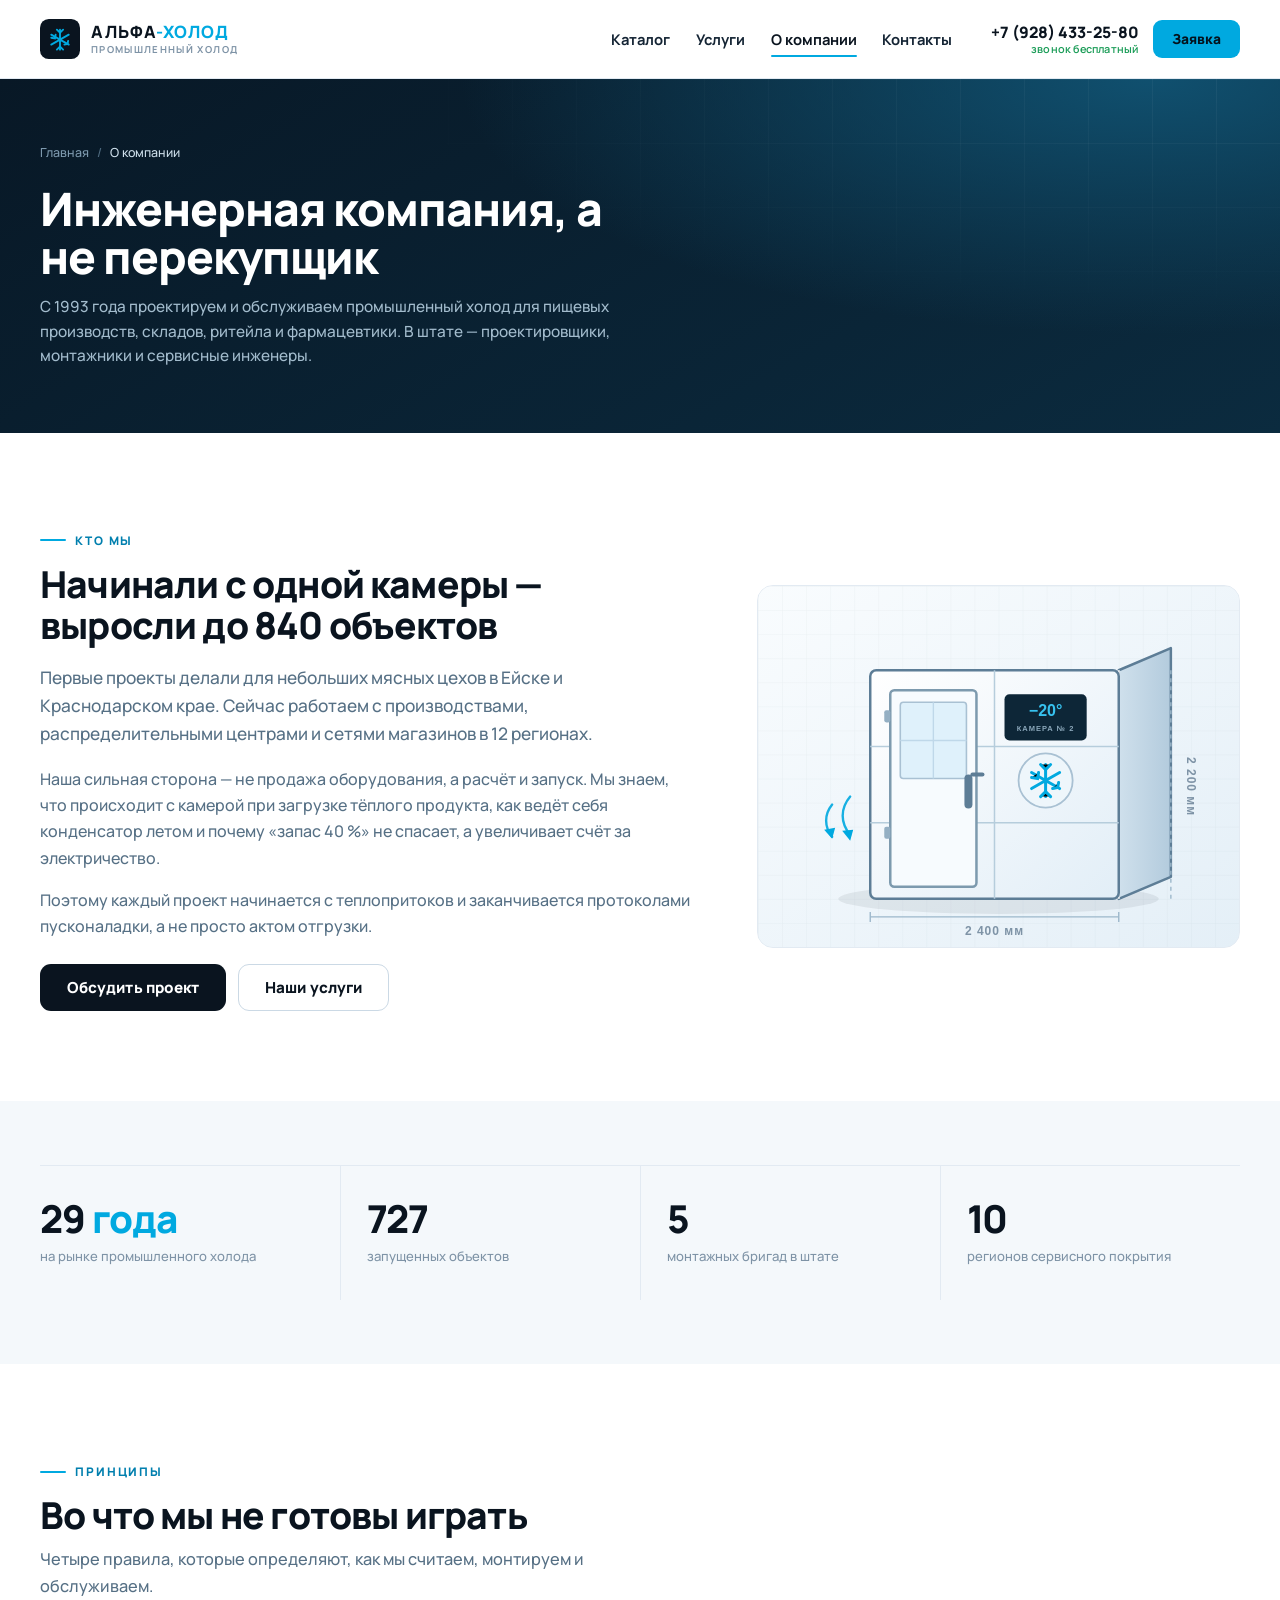
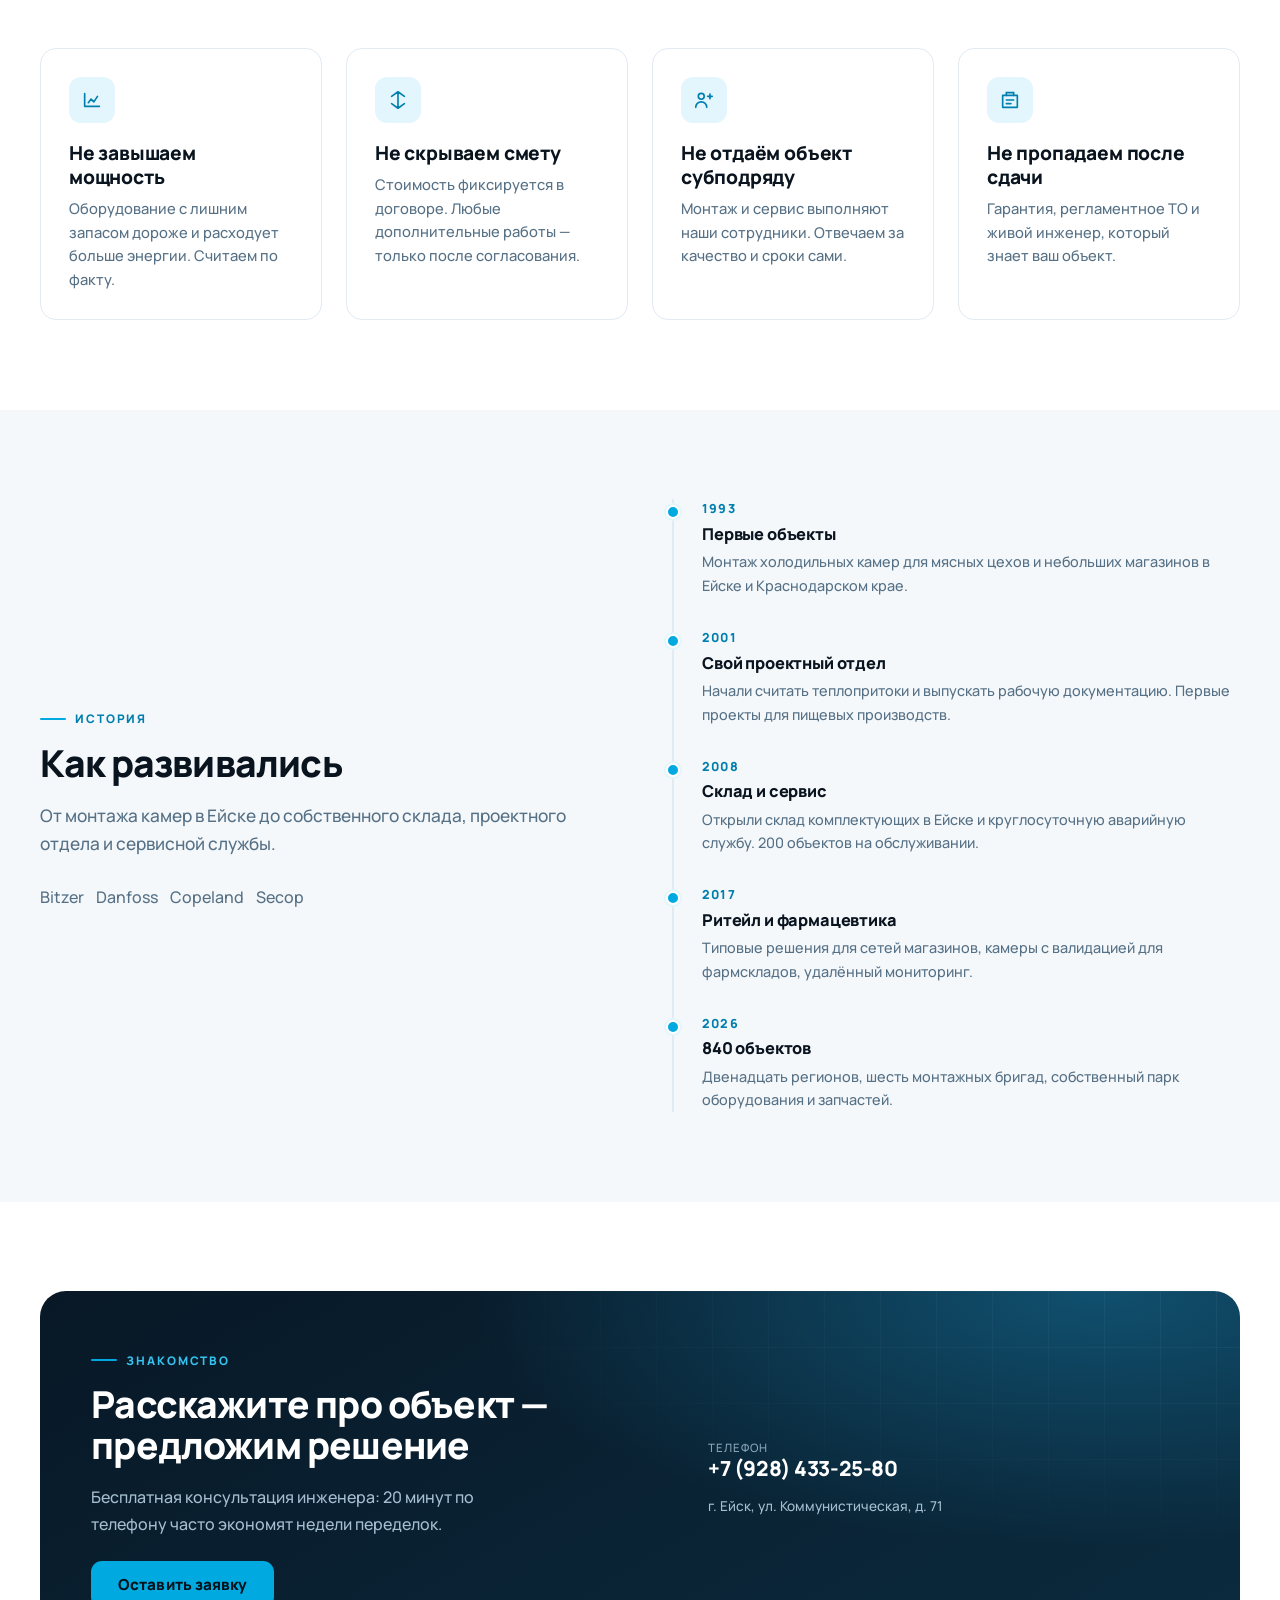
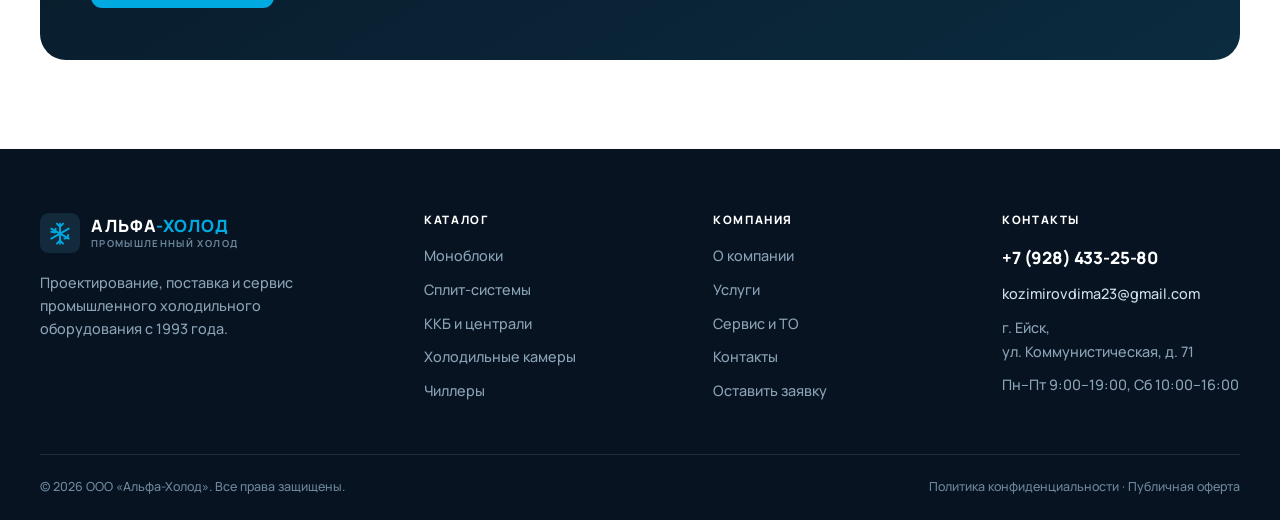
==== about.html @ 19d9358a "This a new site. Мой проект." ====
<!DOCTYPE html>
<html lang="ru">
<head>
  <meta charset="utf-8">
  <meta name="viewport" content="width=device-width, initial-scale=1">
  <title>О компании — Альфа-Холод</title>
  <meta name="description" content="Альфа-Холод: с 1993 года проектируем, поставляем и обслуживаем промышленное холодильное оборудование. Собственные монтажные бригады и сервисная служба.">
  <link rel="icon" href="assets/img/favicon.svg" type="image/svg+xml">
  <link rel="preconnect" href="https://fonts.googleapis.com">
  <link rel="preconnect" href="https://fonts.gstatic.com" crossorigin>
  <link href="https://fonts.googleapis.com/css2?family=Manrope:wght@400;500;600;700;800&display=swap" rel="stylesheet">
  <link rel="stylesheet" href="css/style.css">
  <script>document.documentElement.classList.add('js');</script>
  <noscript><style>[data-reveal]{opacity:1!important;transform:none!important}</style></noscript>
</head>
<body>
  <a class="skip-link" href="#main">Перейти к содержимому</a>

  <header class="site-header" id="siteHeader">
    <div class="container header-inner">
      <a class="logo" href="index.html" aria-label="Альфа-Холод — на главную">
        <svg class="logo-mark" viewBox="0 0 64 64" aria-hidden="true">
          <rect width="64" height="64" rx="14" fill="#0a141f"/>
          <g transform="translate(32 33)" stroke="#00a9e0" stroke-width="3" stroke-linecap="round" fill="none">
            <path d="M0-16v32M-14-8l28 16M-14 8l28-16"/>
            <path d="M-5-16l5 5 5-5M-5 16l5-5 5 5M-14-3l6 1 1-6M13 2l-1 5-5 1"/>
          </g>
        </svg>
        <span class="logo-text">
          <b>Альфа<span>-Холод</span></b>
          <small>промышленный холод</small>
        </span>
      </a>

      <nav class="nav" id="primaryNav" aria-label="Основная навигация">
        <a href="catalog.html">Каталог</a>
        <a href="services.html">Услуги</a>
        <a href="about.html" aria-current="page">О компании</a>
        <a href="contacts.html">Контакты</a>
        <div class="mobile-extra">
          <a class="btn btn--accent" href="contacts.html#request">Оставить заявку</a>
          <div class="mobile-extra__note">
            <b>+7 (928) 433-25-80</b>
            Пн–Пт 9:00–19:00, Сб 10:00–16:00
          </div>
        </div>
      </nav>

      <div class="header-actions">
        <a class="header-phone" href="tel:+79284332580">
          <b>+7 (928) 433-25-80</b>
          <span>звонок бесплатный</span>
        </a>
        <a class="btn btn--sm btn--accent" href="contacts.html#request">Заявка</a>
        <button class="burger" id="burger" type="button" aria-label="Меню" aria-expanded="false" aria-controls="primaryNav">
          <span></span>
        </button>
      </div>
    </div>
  </header>

  <main id="main">
    <section class="page-head">
      <div class="container">
        <ul class="crumbs">
          <li><a href="index.html">Главная</a></li>
          <li><span aria-current="page">О компании</span></li>
        </ul>
        <h1>Инженерная компания, а не перекупщик</h1>
        <p>С 1993 года проектируем и обслуживаем промышленный холод для пищевых производств, складов, ритейла и фармацевтики. В штате — проектировщики, монтажники и сервисные инженеры.</p>
      </div>
    </section>

    <section class="section">
      <div class="container split split--wide-left">
        <div data-reveal>
          <span class="eyebrow">Кто мы</span>
          <h2>Начинали с одной камеры — выросли до 840 объектов</h2>
          <p class="lead">Первые проекты делали для небольших мясных цехов в Ейске и Краснодарском крае. Сейчас работаем с производствами, распределительными центрами и сетями магазинов в 12 регионах.</p>
          <p>Наша сильная сторона — не продажа оборудования, а расчёт и запуск. Мы знаем, что происходит с камерой при загрузке тёплого продукта, как ведёт себя конденсатор летом и почему «запас 40 %» не спасает, а увеличивает счёт за электричество.</p>
          <p>Поэтому каждый проект начинается с теплопритоков и заканчивается протоколами пусконаладки, а не просто актом отгрузки.</p>
          <div class="hero__actions" style="margin-top:24px">
            <a class="btn btn--dark" href="contacts.html#request">Обсудить проект</a>
            <a class="btn btn--outline" href="services.html">Наши услуги</a>
          </div>
        </div>
        <div class="media-frame" data-reveal>
          <img src="assets/img/coldroom.svg" alt="Сборная холодильная камера" width="480" height="360" loading="lazy">
        </div>
      </div>
    </section>

    <section class="section section--tight section--soft">
      <div class="container">
        <div class="stats" data-reveal>
          <div class="stats__item">
            <b><span data-count="33">33</span><em> года</em></b>
            <span>на рынке промышленного холода</span>
          </div>
          <div class="stats__item">
            <b><span data-count="840">840</span></b>
            <span>запущенных объектов</span>
          </div>
          <div class="stats__item">
            <b><span data-count="6">6</span></b>
            <span>монтажных бригад в штате</span>
          </div>
          <div class="stats__item">
            <b><span data-count="12">12</span></b>
            <span>регионов сервисного покрытия</span>
          </div>
        </div>
      </div>
    </section>

    <section class="section">
      <div class="container">
        <div class="section-head" data-reveal>
          <div class="section-head__text">
            <span class="eyebrow">Принципы</span>
            <h2>Во что мы не готовы играть</h2>
            <p>Четыре правила, которые определяют, как мы считаем, монтируем и обслуживаем.</p>
          </div>
        </div>
        <div class="grid grid--4">
          <article class="card" data-reveal>
            <div class="card__icon">
              <svg viewBox="0 0 24 24" fill="none" stroke="currentColor" stroke-width="1.8" aria-hidden="true"><path d="M4 19V5M4 19h16" stroke-linecap="round"/><path d="M8 15l3-4 3 3 4-6" stroke-linecap="round" stroke-linejoin="round"/></svg>
            </div>
            <h3>Не завышаем мощность</h3>
            <p>Оборудование с лишним запасом дороже и расходует больше энергии. Считаем по факту.</p>
          </article>
          <article class="card" data-reveal>
            <div class="card__icon">
              <svg viewBox="0 0 24 24" fill="none" stroke="currentColor" stroke-width="1.8" aria-hidden="true"><path d="M12 3v18M5 8l7-5 7 5M5 16l7 5 7-5" stroke-linecap="round" stroke-linejoin="round"/></svg>
            </div>
            <h3>Не скрываем смету</h3>
            <p>Стоимость фиксируется в договоре. Любые дополнительные работы — только после согласования.</p>
          </article>
          <article class="card" data-reveal>
            <div class="card__icon">
              <svg viewBox="0 0 24 24" fill="none" stroke="currentColor" stroke-width="1.8" aria-hidden="true"><circle cx="9" cy="8" r="3.2"/><path d="M3 20c0-3.3 2.7-6 6-6s6 2.7 6 6" stroke-linecap="round"/><path d="M16 8h5M18.5 5.5v5" stroke-linecap="round"/></svg>
            </div>
            <h3>Не отдаём объект субподряду</h3>
            <p>Монтаж и сервис выполняют наши сотрудники. Отвечаем за качество и сроки сами.</p>
          </article>
          <article class="card" data-reveal>
            <div class="card__icon">
              <svg viewBox="0 0 24 24" fill="none" stroke="currentColor" stroke-width="1.8" aria-hidden="true"><path d="M4 7h16v13H4z" stroke-linecap="round" stroke-linejoin="round"/><path d="M8 7V4h8v3M8 12h8M8 16h5" stroke-linecap="round"/></svg>
            </div>
            <h3>Не пропадаем после сдачи</h3>
            <p>Гарантия, регламентное ТО и живой инженер, который знает ваш объект.</p>
          </article>
        </div>
      </div>
    </section>

    <section class="section section--soft">
      <div class="container split">
        <div data-reveal>
          <span class="eyebrow">История</span>
          <h2>Как развивались</h2>
          <p class="lead">От монтажа камер в Ейске до собственного склада, проектного отдела и сервисной службы.</p>
          <div class="logos" style="margin-top:26px">
            <span>Bitzer</span>
            <span>Danfoss</span>
            <span>Copeland</span>
            <span>Secop</span>
          </div>
        </div>
        <ol class="timeline" data-reveal>
          <li>
            <b>1993</b>
            <h3>Первые объекты</h3>
            <p>Монтаж холодильных камер для мясных цехов и небольших магазинов в Ейске и Краснодарском крае.</p>
          </li>
          <li>
            <b>2001</b>
            <h3>Свой проектный отдел</h3>
            <p>Начали считать теплопритоки и выпускать рабочую документацию. Первые проекты для пищевых производств.</p>
          </li>
          <li>
            <b>2008</b>
            <h3>Склад и сервис</h3>
            <p>Открыли склад комплектующих в Ейске и круглосуточную аварийную службу. 200 объектов на обслуживании.</p>
          </li>
          <li>
            <b>2017</b>
            <h3>Ритейл и фармацевтика</h3>
            <p>Типовые решения для сетей магазинов, камеры с валидацией для фармскладов, удалённый мониторинг.</p>
          </li>
          <li>
            <b>2026</b>
            <h3>840 объектов</h3>
            <p>Двенадцать регионов, шесть монтажных бригад, собственный парк оборудования и запчастей.</p>
          </li>
        </ol>
      </div>
    </section>

    <section class="section">
      <div class="container">
        <div class="cta" data-reveal>
          <div class="cta__grid">
            <div>
              <span class="eyebrow eyebrow--light">Знакомство</span>
              <h2>Расскажите про объект — предложим решение</h2>
              <p>Бесплатная консультация инженера: 20 минут по телефону часто экономят недели переделок.</p>
              <div class="cta__actions">
                <a class="btn btn--accent" href="contacts.html#request">Оставить заявку</a>
              </div>
            </div>
            <div>
              <a class="cta__phone" href="tel:+79284332580">
                <span>Телефон</span>
                <b>+7 (928) 433-25-80</b>
              </a>
              <p style="margin-top:14px;font-size:.85rem">г. Ейск, ул. Коммунистическая, д. 71</p>
            </div>
          </div>
        </div>
      </div>
    </section>
  </main>

  <footer class="site-footer">
    <div class="container">
      <div class="footer-grid">
        <div>
          <a class="logo" href="index.html" aria-label="Альфа-Холод — на главную">
            <svg class="logo-mark" viewBox="0 0 64 64" aria-hidden="true">
              <rect width="64" height="64" rx="14" fill="#132a3d"/>
              <g transform="translate(32 33)" stroke="#00a9e0" stroke-width="3" stroke-linecap="round" fill="none">
                <path d="M0-16v32M-14-8l28 16M-14 8l28-16"/>
                <path d="M-5-16l5 5 5-5M-5 16l5-5 5 5M-14-3l6 1 1-6M13 2l-1 5-5 1"/>
              </g>
            </svg>
            <span class="logo-text">
              <b>Альфа<span>-Холод</span></b>
              <small>промышленный холод</small>
            </span>
          </a>
          <p class="footer-about">Проектирование, поставка и сервис промышленного холодильного оборудования с 1993 года.</p>
        </div>
        <div class="footer-col">
          <h4>Каталог</h4>
          <ul>
            <li><a href="catalog.html?cat=monoblock">Моноблоки</a></li>
            <li><a href="catalog.html?cat=split">Сплит-системы</a></li>
            <li><a href="catalog.html?cat=kkb">ККБ и централи</a></li>
            <li><a href="catalog.html?cat=coldroom">Холодильные камеры</a></li>
            <li><a href="catalog.html?cat=chiller">Чиллеры</a></li>
          </ul>
        </div>
        <div class="footer-col">
          <h4>Компания</h4>
          <ul>
            <li><a href="about.html">О компании</a></li>
            <li><a href="services.html">Услуги</a></li>
            <li><a href="services.html#service">Сервис и ТО</a></li>
            <li><a href="contacts.html">Контакты</a></li>
            <li><a href="contacts.html#request">Оставить заявку</a></li>
          </ul>
        </div>
        <div class="footer-col">
          <h4>Контакты</h4>
          <div class="footer-contact">
            <a href="tel:+79284332580"><b>+7 (928) 433-25-80</b></a>
            <a href="mailto:kozimirovdima23@gmail.com">kozimirovdima23@gmail.com</a>
            <span>г. Ейск,<br>ул. Коммунистическая, д. 71</span>
            <span>Пн–Пт 9:00–19:00, Сб 10:00–16:00</span>
          </div>
        </div>
      </div>
      <div class="footer-bottom">
        <span>© <span data-year>2026</span> ООО «Альфа-Холод». Все права защищены.</span>
        <span><a href="#">Политика конфиденциальности</a> · <a href="#">Публичная оферта</a></span>
      </div>
    </div>
  </footer>

  <script src="js/data.js"></script>
  <script src="js/app.js"></script>
</body>
</html>
---- css/style.css ----
/* =========================================================================
   АЛЬФА-ХОЛОД — промышленное холодильное оборудование
   Дизайн-система и стили страниц
   -------------------------------------------------------------------------
   1. Токены
   2. База и типографика
   3. Утилиты и раскладка
   4. Кнопки
   5. Формы
   6. Шапка и навигация
   7. Hero
   8. Полосы цифр
   9. Карточки (товары, услуги, проекты, преимущества)
   10. Этапы работы
   11. FAQ / аккордеон
   12. CTA
   13. Футер
   14. Внутренние страницы (page-head, хлебные крошки)
   15. Каталог
   16. Карточка товара
   17. Контакты
   18. Анимации
   19. Адаптив
   ========================================================================= */

/* ---------- 1. Токены ---------- */
:root {
  --ink: #0a141f;
  --ink-2: #142434;
  --ink-3: #1e3448;
  --slate: #567085;
  --slate-2: #7e93a6;
  --line: #e2eaf2;
  --line-2: #cbd9e5;
  --bg: #ffffff;
  --mist: #f4f8fb;
  --mist-2: #e9f2f9;
  --ice: #00a9e0;
  --ice-2: #36c2ef;
  --ice-dark: #007fae;
  --ice-soft: #e3f6fd;
  --amber: #f0a92b;
  --ok: #1a9c57;

  --radius-sm: 10px;
  --radius: 16px;
  --radius-lg: 26px;

  --shadow-sm: 0 1px 2px rgba(10, 20, 31, 0.05), 0 6px 16px -10px rgba(10, 20, 31, 0.18);
  --shadow: 0 20px 44px -24px rgba(10, 20, 31, 0.38);
  --shadow-lg: 0 44px 90px -44px rgba(10, 20, 31, 0.5);

  --container: 1280px;
  --header-h: 78px;

  --ease: cubic-bezier(0.22, 0.61, 0.36, 1);

  --font: "Manrope", "Segoe UI", system-ui, -apple-system, "Helvetica Neue", Arial, sans-serif;
}

/* ---------- 2. База и типографика ---------- */
*,
*::before,
*::after {
  box-sizing: border-box;
}

html {
  -webkit-text-size-adjust: 100%;
  scroll-behavior: smooth;
  scroll-padding-top: calc(var(--header-h) + 16px);
}

body {
  margin: 0;
  font-family: var(--font);
  font-size: 16px;
  font-weight: 500;
  line-height: 1.65;
  color: var(--slate);
  background: var(--bg);
  -webkit-font-smoothing: antialiased;
  text-rendering: optimizeLegibility;
}

body.is-locked {
  overflow: hidden;
}

img,
svg,
video {
  display: block;
  max-width: 100%;
}

a {
  color: inherit;
  text-decoration: none;
}

button,
input,
select,
textarea {
  font: inherit;
  color: inherit;
}

button {
  cursor: pointer;
}

p {
  margin: 0 0 1em;
}

p:last-child {
  margin-bottom: 0;
}

h1,
h2,
h3,
h4 {
  margin: 0 0 0.5em;
  color: var(--ink);
  font-weight: 800;
  line-height: 1.1;
  letter-spacing: -0.022em;
}

h1 {
  font-size: clamp(2.15rem, 4.4vw, 3.85rem);
  line-height: 1.04;
}

h2 {
  font-size: clamp(1.7rem, 2.9vw, 2.6rem);
}

h3 {
  font-size: clamp(1.12rem, 1.5vw, 1.3rem);
  line-height: 1.25;
  letter-spacing: -0.01em;
}

h4 {
  font-size: 1rem;
  line-height: 1.3;
  letter-spacing: 0;
}

strong,
b {
  font-weight: 800;
  color: var(--ink);
}

:focus-visible {
  outline: 2px solid var(--ice);
  outline-offset: 3px;
  border-radius: 6px;
}

::selection {
  background: var(--ice-soft);
  color: var(--ink);
}

.skip-link {
  position: fixed;
  top: 12px;
  left: 12px;
  z-index: 999;
  padding: 12px 18px;
  background: var(--ink);
  color: #fff;
  border-radius: var(--radius-sm);
  transform: translateY(-160%);
  transition: transform 0.2s var(--ease);
}

.skip-link:focus {
  transform: none;
}

/* ---------- 3. Утилиты и раскладка ---------- */
.container {
  width: 100%;
  max-width: var(--container);
  margin-inline: auto;
  padding-inline: clamp(16px, 3.4vw, 40px);
}

.container--narrow {
  max-width: 900px;
}

.section {
  padding-block: clamp(56px, 7vw, 104px);
}

.section--tight {
  padding-block: clamp(40px, 5vw, 72px);
}

.section--soft {
  background: var(--mist);
}

.section--line {
  border-top: 1px solid var(--line);
}

.section-head {
  display: flex;
  flex-wrap: wrap;
  align-items: flex-end;
  justify-content: space-between;
  gap: 24px;
  margin-bottom: clamp(28px, 4vw, 48px);
}

.section-head__text {
  max-width: 640px;
}

.section-head h2 {
  margin-bottom: 10px;
}

.section-head p {
  color: var(--slate);
  font-size: 1.02rem;
}

.eyebrow {
  display: inline-flex;
  align-items: center;
  gap: 9px;
  margin-bottom: 14px;
  color: var(--ice-dark);
  font-size: 0.74rem;
  font-weight: 800;
  letter-spacing: 0.16em;
  text-transform: uppercase;
}

.eyebrow::before {
  content: "";
  width: 26px;
  height: 2px;
  background: var(--ice);
  border-radius: 2px;
}

.eyebrow--light {
  color: var(--ice-2);
}

.lead {
  font-size: clamp(1.02rem, 1.35vw, 1.16rem);
  line-height: 1.62;
}

.muted {
  color: var(--slate-2);
}

.stack > * + * {
  margin-top: 16px;
}

.grid {
  display: grid;
  gap: clamp(16px, 2vw, 24px);
}

.grid--2 {
  grid-template-columns: repeat(2, minmax(0, 1fr));
}

.grid--3 {
  grid-template-columns: repeat(3, minmax(0, 1fr));
}

.grid--4 {
  grid-template-columns: repeat(4, minmax(0, 1fr));
}

.sr-only {
  position: absolute;
  width: 1px;
  height: 1px;
  padding: 0;
  margin: -1px;
  overflow: hidden;
  clip: rect(0 0 0 0);
  white-space: nowrap;
  border: 0;
}

.link-arrow {
  display: inline-flex;
  align-items: center;
  gap: 8px;
  color: var(--ink);
  font-weight: 800;
}

.link-arrow svg {
  width: 16px;
  height: 16px;
  transition: transform 0.25s var(--ease);
}

.link-arrow:hover svg {
  transform: translateX(4px);
}

.hr {
  height: 1px;
  border: 0;
  background: var(--line);
  margin: 0;
}

/* ---------- 4. Кнопки ---------- */
.btn {
  --btn-bg: var(--ink);
  --btn-fg: #fff;
  --btn-bd: transparent;
  display: inline-flex;
  align-items: center;
  justify-content: center;
  gap: 10px;
  padding: 15px 26px;
  border: 1px solid var(--btn-bd);
  border-radius: 11px;
  background: var(--btn-bg);
  color: var(--btn-fg);
  font-size: 0.95rem;
  font-weight: 800;
  letter-spacing: 0.005em;
  line-height: 1;
  text-align: center;
  white-space: nowrap;
  transition: background 0.2s var(--ease), color 0.2s var(--ease),
    border-color 0.2s var(--ease), transform 0.2s var(--ease), box-shadow 0.2s var(--ease);
}

.btn:hover {
  transform: translateY(-2px);
  box-shadow: var(--shadow-sm);
}

.btn:active {
  transform: translateY(0);
}

.btn svg {
  width: 17px;
  height: 17px;
  flex: none;
}

.btn--accent {
  --btn-bg: var(--ice);
  --btn-fg: #04121c;
}

.btn--accent:hover {
  --btn-bg: var(--ice-2);
}

.btn--dark {
  --btn-bg: var(--ink);
  --btn-fg: #fff;
}

.btn--dark:hover {
  --btn-bg: var(--ink-2);
}

.btn--outline {
  --btn-bg: #fff;
  --btn-fg: var(--ink);
  --btn-bd: var(--line-2);
}

.btn--outline:hover {
  --btn-bd: var(--ink);
}

.btn--ghost {
  --btn-bg: rgba(255, 255, 255, 0.06);
  --btn-fg: #fff;
  --btn-bd: rgba(255, 255, 255, 0.28);
}

.btn--ghost:hover {
  --btn-bg: rgba(255, 255, 255, 0.14);
}

.btn--block {
  width: 100%;
}

.btn--sm {
  padding: 11px 18px;
  font-size: 0.86rem;
  border-radius: 9px;
}

.btn--lg {
  padding: 18px 34px;
  font-size: 1rem;
}

/* ---------- 5. Формы ---------- */
.field {
  display: flex;
  flex-direction: column;
  gap: 7px;
}

.field > label,
.field__label {
  font-size: 0.78rem;
  font-weight: 800;
  letter-spacing: 0.06em;
  text-transform: uppercase;
  color: var(--slate);
}

.input,
.select,
.textarea {
  width: 100%;
  padding: 13px 15px;
  border: 1px solid var(--line-2);
  border-radius: 10px;
  background: #fff;
  color: var(--ink);
  font-size: 0.95rem;
  font-weight: 600;
  transition: border-color 0.18s var(--ease), box-shadow 0.18s var(--ease);
}

.input::placeholder,
.textarea::placeholder {
  color: #a8b8c6;
  font-weight: 500;
}

.input:focus,
.select:focus,
.textarea:focus {
  outline: none;
  border-color: var(--ice);
  box-shadow: 0 0 0 3px rgba(0, 169, 224, 0.16);
}

.textarea {
  min-height: 96px;
  resize: vertical;
}

.select {
  appearance: none;
  background-image: url("data:image/svg+xml,%3Csvg xmlns='http://www.w3.org/2000/svg' width='14' height='9' viewBox='0 0 14 9'%3E%3Cpath d='M1 1.5 7 7.5l6-6' fill='none' stroke='%23567085' stroke-width='1.8' stroke-linecap='round' stroke-linejoin='round'/%3E%3C/svg%3E");
  background-repeat: no-repeat;
  background-position: right 15px center;
  padding-right: 40px;
}

.check {
  display: flex;
  gap: 10px;
  align-items: flex-start;
  font-size: 0.9rem;
  line-height: 1.45;
  cursor: pointer;
}

.check input {
  flex: none;
  width: 18px;
  height: 18px;
  margin: 2px 0 0;
  accent-color: var(--ice);
}

.check a {
  color: var(--ice-dark);
  text-decoration: underline;
  text-underline-offset: 2px;
}

.form-note {
  font-size: 0.78rem;
  line-height: 1.5;
  color: var(--slate-2);
}

.form-note a {
  color: var(--ice-dark);
  text-decoration: underline;
  text-underline-offset: 2px;
}

.form-status {
  display: none;
  padding: 14px 16px;
  border-radius: 10px;
  background: #e8f8ee;
  color: #136b3c;
  font-size: 0.9rem;
  font-weight: 700;
  line-height: 1.5;
}

.form-status.is-visible {
  display: block;
}

.form-status--error {
  background: #fdecec;
  color: #a11f1f;
}

.form-status a {
  color: inherit;
  text-decoration: underline;
  text-underline-offset: 2px;
}

.form-status a[href^="tel:"] {
  white-space: nowrap;
}

.hp-field {
  position: absolute !important;
  left: -9999px !important;
  width: 1px;
  height: 1px;
  overflow: hidden;
}

/* ---------- 6. Шапка и навигация ---------- */
.site-header {
  position: sticky;
  top: 0;
  z-index: 60;
  background: rgba(255, 255, 255, 0.92);
  backdrop-filter: saturate(160%) blur(14px);
  border-bottom: 1px solid var(--line);
  transition: box-shadow 0.25s var(--ease), background 0.25s var(--ease);
}

.site-header.is-scrolled {
  box-shadow: 0 12px 30px -22px rgba(10, 20, 31, 0.55);
}

.header-inner {
  display: flex;
  align-items: center;
  gap: clamp(16px, 3vw, 40px);
  height: var(--header-h);
}

.logo {
  display: flex;
  align-items: center;
  gap: 11px;
  flex: none;
}

.logo-mark {
  width: 40px;
  height: 40px;
  flex: none;
}

.logo-text {
  display: flex;
  flex-direction: column;
  line-height: 1;
}

.logo-text b {
  font-size: 1.06rem;
  letter-spacing: 0.06em;
  text-transform: uppercase;
  color: var(--ink);
  font-weight: 800;
}

.logo-text b span {
  color: var(--ice);
}

.logo-text small {
  margin-top: 4px;
  font-size: 0.6rem;
  font-weight: 700;
  letter-spacing: 0.14em;
  text-transform: uppercase;
  color: var(--slate-2);
}

.nav {
  display: flex;
  align-items: center;
  gap: clamp(14px, 2vw, 30px);
  margin-left: auto;
}

.nav a {
  position: relative;
  padding: 6px 0;
  font-size: 0.92rem;
  font-weight: 700;
  color: var(--ink-2);
  white-space: nowrap;
  transition: color 0.18s var(--ease);
}

.nav a::after {
  content: "";
  position: absolute;
  left: 0;
  bottom: 0;
  width: 100%;
  height: 2px;
  background: var(--ice);
  border-radius: 2px;
  transform: scaleX(0);
  transform-origin: left;
  transition: transform 0.22s var(--ease);
}

.nav a:hover {
  color: var(--ice-dark);
}

.nav a:hover::after,
.nav a[aria-current="page"]::after {
  transform: scaleX(1);
}

.nav a[aria-current="page"] {
  color: var(--ink);
}

.header-actions {
  display: flex;
  align-items: center;
  gap: 14px;
  flex: none;
}

.header-phone {
  display: flex;
  flex-direction: column;
  line-height: 1.2;
  text-align: right;
}

.header-phone b {
  font-size: 0.98rem;
  font-weight: 800;
  color: var(--ink);
  white-space: nowrap;
}

.header-phone span {
  font-size: 0.68rem;
  font-weight: 600;
  color: var(--ok);
  letter-spacing: 0.02em;
}

.burger {
  display: none;
  width: 44px;
  height: 44px;
  padding: 0;
  border: 1px solid var(--line-2);
  border-radius: 10px;
  background: #fff;
  position: relative;
}

.burger span,
.burger span::before,
.burger span::after {
  position: absolute;
  left: 50%;
  width: 18px;
  height: 2px;
  margin-left: -9px;
  background: var(--ink);
  border-radius: 2px;
  transition: transform 0.22s var(--ease), opacity 0.18s var(--ease);
}

.burger span {
  top: 50%;
  margin-top: -1px;
}

.burger span::before,
.burger span::after {
  content: "";
  left: 0;
  margin-left: 0;
}

.burger span::before {
  top: -6px;
}

.burger span::after {
  top: 6px;
}

.site-header.is-open .burger span {
  background: transparent;
}

.site-header.is-open .burger span::before {
  transform: translateY(6px) rotate(45deg);
}

.site-header.is-open .burger span::after {
  transform: translateY(-6px) rotate(-45deg);
}

.mobile-extra {
  display: none;
}

/* ---------- 7. Hero ---------- */
.hero {
  position: relative;
  overflow: hidden;
  padding-block: clamp(48px, 6vw, 84px) clamp(56px, 7vw, 96px);
  background:
    radial-gradient(120% 100% at 82% 0%, #0e3f5c 0%, transparent 55%),
    linear-gradient(158deg, #061320 0%, #0b2334 48%, #0a2c41 100%);
  color: #cfdde8;
  isolation: isolate;
}

.hero::before {
  content: "";
  position: absolute;
  inset: 0;
  z-index: -1;
  background-image:
    linear-gradient(rgba(255, 255, 255, 0.055) 1px, transparent 1px),
    linear-gradient(90deg, rgba(255, 255, 255, 0.055) 1px, transparent 1px);
  background-size: 72px 72px;
  -webkit-mask-image: radial-gradient(120% 85% at 12% 0%, #000 0%, transparent 72%);
  mask-image: radial-gradient(120% 85% at 12% 0%, #000 0%, transparent 72%);
}

.hero::after {
  content: "";
  position: absolute;
  z-index: -1;
  top: -32%;
  right: -12%;
  width: min(880px, 90vw);
  aspect-ratio: 1;
  background: radial-gradient(circle, rgba(0, 169, 224, 0.34) 0%, rgba(0, 169, 224, 0) 62%);
  filter: blur(10px);
  pointer-events: none;
}

.hero-grid {
  display: grid;
  grid-template-columns: minmax(0, 1.1fr) minmax(0, 0.9fr);
  align-items: center;
  gap: clamp(32px, 4.5vw, 72px);
}

.hero h1 {
  color: #fff;
  max-width: 15ch;
}

.hero h1 em {
  font-style: normal;
  color: var(--ice-2);
}

.hero__lead {
  max-width: 46ch;
  margin-top: 22px;
  font-size: clamp(1rem, 1.4vw, 1.15rem);
  line-height: 1.62;
  color: #a9c1d2;
}

.hero__actions {
  display: flex;
  flex-wrap: wrap;
  gap: 12px;
  margin-top: 30px;
}

.hero__points {
  display: grid;
  grid-template-columns: repeat(3, minmax(0, 1fr));
  gap: 18px;
  margin: 38px 0 0;
  padding: 24px 0 0;
  border-top: 1px solid rgba(255, 255, 255, 0.12);
  list-style: none;
}

.hero__points b {
  display: block;
  color: #fff;
  font-size: clamp(1.15rem, 1.7vw, 1.45rem);
  font-weight: 800;
  letter-spacing: -0.02em;
  line-height: 1.1;
  white-space: nowrap;
}

.hero__points span {
  display: block;
  margin-top: 5px;
  font-size: 0.79rem;
  line-height: 1.4;
  color: #90aabc;
}

.hero-card {
  position: relative;
  padding: clamp(22px, 2.6vw, 34px);
  background: #fff;
  border-radius: var(--radius-lg);
  box-shadow: 0 40px 80px -30px rgba(0, 0, 0, 0.65);
  color: var(--slate);
}

.hero-card__badge {
  position: absolute;
  top: -14px;
  left: clamp(22px, 2.6vw, 34px);
  padding: 7px 13px;
  border-radius: 999px;
  background: var(--ice);
  color: #04121c;
  font-size: 0.68rem;
  font-weight: 800;
  letter-spacing: 0.1em;
  text-transform: uppercase;
}

.hero-card h2 {
  margin: 0 0 6px;
  font-size: 1.3rem;
}

.hero-card__sub {
  margin-bottom: 20px;
  font-size: 0.85rem;
  line-height: 1.5;
  color: var(--slate-2);
}

.hero-card form {
  display: grid;
  gap: 13px;
}

.hero-card .input,
.hero-card .select {
  padding-block: 12px;
  font-weight: 600;
}

.hero-card .form-note {
  margin-top: 2px;
}

/* ---------- 8. Полосы цифр ---------- */
.stats {
  display: grid;
  grid-template-columns: repeat(4, minmax(0, 1fr));
  border-top: 1px solid var(--line);
}

.stats__item {
  padding: clamp(22px, 3vw, 34px) clamp(12px, 2vw, 28px);
  border-left: 1px solid var(--line);
}

.stats__item:first-child {
  border-left: 0;
  padding-left: 0;
}

.stats b {
  display: block;
  font-size: clamp(1.6rem, 3vw, 2.5rem);
  font-weight: 800;
  letter-spacing: -0.03em;
  line-height: 1;
  color: var(--ink);
}

.stats b em {
  font-style: normal;
  color: var(--ice);
}

.stats__item > span {
  display: block;
  margin-top: 9px;
  font-size: 0.82rem;
  line-height: 1.45;
  color: var(--slate-2);
}

/* ---------- 9. Карточки ---------- */
.card {
  position: relative;
  display: flex;
  flex-direction: column;
  padding: clamp(20px, 2.4vw, 28px);
  background: #fff;
  border: 1px solid var(--line);
  border-radius: var(--radius);
  transition: transform 0.28s var(--ease), box-shadow 0.28s var(--ease), border-color 0.28s var(--ease);
}

.card:hover {
  transform: translateY(-4px);
  border-color: var(--line-2);
  box-shadow: var(--shadow);
}

.card__icon {
  display: grid;
  place-items: center;
  width: 46px;
  height: 46px;
  margin-bottom: 18px;
  border-radius: 12px;
  background: var(--ice-soft);
  color: var(--ice-dark);
}

.card__icon svg {
  width: 22px;
  height: 22px;
}

.card h3 {
  margin-bottom: 8px;
}

.card p {
  font-size: 0.92rem;
  line-height: 1.6;
  color: var(--slate);
}

.card__link {
  margin-top: auto;
  padding-top: 18px;
  font-size: 0.86rem;
}

/* Карточка товара */
.product-card {
  position: relative;
  display: flex;
  flex-direction: column;
  overflow: hidden;
  background: #fff;
  border: 1px solid var(--line);
  border-radius: var(--radius);
  transition: transform 0.28s var(--ease), box-shadow 0.28s var(--ease), border-color 0.28s var(--ease);
}

.product-card:hover {
  transform: translateY(-4px);
  border-color: var(--line-2);
  box-shadow: var(--shadow);
}

.product-card__media {
  position: relative;
  aspect-ratio: 4 / 3;
  background: linear-gradient(160deg, #f8fbfd, #e9f2f8);
  overflow: hidden;
}

.product-card__media img {
  width: 100%;
  height: 100%;
  object-fit: contain;
  padding: 12px;
  transition: transform 0.4s var(--ease);
}

.product-card:hover .product-card__media img {
  transform: scale(1.04);
}

.product-card__badge {
  position: absolute;
  top: 12px;
  left: 12px;
  z-index: 2;
  padding: 5px 10px;
  border-radius: 999px;
  background: var(--ink);
  color: #fff;
  font-size: 0.66rem;
  font-weight: 800;
  letter-spacing: 0.09em;
  text-transform: uppercase;
}

.product-card__badge--ice {
  background: var(--ice);
  color: #04121c;
}

.product-card__body {
  display: flex;
  flex-direction: column;
  flex: 1;
  padding: 18px 20px 20px;
}

.product-card__cat {
  margin-bottom: 8px;
  font-size: 0.7rem;
  font-weight: 800;
  letter-spacing: 0.1em;
  text-transform: uppercase;
  color: var(--ice-dark);
}

.product-card__title {
  margin-bottom: 10px;
  font-size: 1.02rem;
  font-weight: 800;
  line-height: 1.3;
  letter-spacing: -0.01em;
  color: var(--ink);
}

.product-card__title a:hover {
  color: var(--ice-dark);
}

.product-card__specs {
  display: flex;
  flex-wrap: wrap;
  gap: 6px;
  margin-bottom: 18px;
}

.tag {
  display: inline-flex;
  align-items: center;
  padding: 4px 9px;
  border-radius: 6px;
  background: var(--mist);
  color: var(--slate);
  font-size: 0.72rem;
  font-weight: 700;
  line-height: 1.4;
  white-space: nowrap;
}

.tag--ice {
  background: var(--ice-soft);
  color: var(--ice-dark);
}

.product-card__foot {
  display: flex;
  align-items: flex-end;
  justify-content: space-between;
  gap: 12px;
  margin-top: auto;
  padding-top: 16px;
  border-top: 1px solid var(--line);
}

.price {
  display: flex;
  flex-direction: column;
  line-height: 1.15;
}

.price small {
  font-size: 0.68rem;
  font-weight: 700;
  letter-spacing: 0.06em;
  text-transform: uppercase;
  color: var(--slate-2);
}

.price b {
  font-size: 1.12rem;
  font-weight: 800;
  letter-spacing: -0.02em;
  white-space: nowrap;
}

.product-card__arrow {
  display: grid;
  place-items: center;
  width: 38px;
  height: 38px;
  flex: none;
  border-radius: 10px;
  border: 1px solid var(--line-2);
  color: var(--ink);
  transition: background 0.2s var(--ease), color 0.2s var(--ease), border-color 0.2s var(--ease);
}

.product-card__arrow svg {
  width: 16px;
  height: 16px;
}

.product-card:hover .product-card__arrow {
  background: var(--ice);
  border-color: var(--ice);
  color: #04121c;
}

/* Карточка «почему мы» */
.feature {
  padding-top: 22px;
  border-top: 2px solid var(--ink);
}

.feature__num {
  display: block;
  margin-bottom: 10px;
  font-size: 0.72rem;
  font-weight: 800;
  letter-spacing: 0.14em;
  color: var(--ice-dark);
}

.feature h3 {
  margin-bottom: 6px;
  font-size: 1.05rem;
}

.feature p {
  font-size: 0.9rem;
  line-height: 1.6;
}

/* Проекты */
.project {
  position: relative;
  display: flex;
  flex-direction: column;
  justify-content: flex-end;
  min-height: 320px;
  padding: clamp(20px, 2.4vw, 28px);
  overflow: hidden;
  border-radius: var(--radius);
  color: #dce8f1;
  background: linear-gradient(150deg, #0b2334, #0e3d57);
  isolation: isolate;
}

.project::before {
  content: "";
  position: absolute;
  inset: 0;
  z-index: -1;
  background-image:
    linear-gradient(rgba(255, 255, 255, 0.06) 1px, transparent 1px),
    linear-gradient(90deg, rgba(255, 255, 255, 0.06) 1px, transparent 1px);
  background-size: 46px 46px;
  -webkit-mask-image: linear-gradient(to top, #000, transparent 85%);
  mask-image: linear-gradient(to top, #000, transparent 85%);
}

.project::after {
  content: "";
  position: absolute;
  right: -18%;
  top: -25%;
  z-index: -1;
  width: 70%;
  aspect-ratio: 1;
  border-radius: 50%;
  background: radial-gradient(circle, rgba(0, 169, 224, 0.4), transparent 65%);
}

.project__tag {
  align-self: flex-start;
  margin-bottom: auto;
  padding: 5px 11px;
  border: 1px solid rgba(255, 255, 255, 0.24);
  border-radius: 999px;
  font-size: 0.66rem;
  font-weight: 800;
  letter-spacing: 0.11em;
  text-transform: uppercase;
  color: #cfe6f3;
}

.project h3 {
  color: #fff;
  margin: 16px 0 8px;
  font-size: 1.16rem;
}

.project p {
  font-size: 0.86rem;
  line-height: 1.55;
  color: #a3bccd;
}

.project__metrics {
  display: flex;
  gap: 22px;
  margin-top: 20px;
  padding-top: 18px;
  border-top: 1px solid rgba(255, 255, 255, 0.14);
}

.project__metrics b {
  display: block;
  color: #fff;
  font-size: 1.18rem;
  line-height: 1.1;
}

.project__metrics span {
  font-size: 0.7rem;
  color: #8ba7ba;
}

/* ---------- 10. Этапы работы ---------- */
.steps {
  display: grid;
  grid-template-columns: repeat(5, minmax(0, 1fr));
  gap: 0;
  margin: 0;
  padding: 0;
  list-style: none;
  counter-reset: step;
}

.steps li {
  position: relative;
  padding: 0 clamp(12px, 1.6vw, 22px) 0 0;
}

.steps li::before {
  content: "";
  position: absolute;
  top: 21px;
  left: 44px;
  right: 0;
  height: 1px;
  background: var(--line-2);
}

.steps li:last-child::before {
  display: none;
}

.steps__num {
  position: relative;
  z-index: 1;
  display: grid;
  place-items: center;
  width: 42px;
  height: 42px;
  margin-bottom: 18px;
  border-radius: 50%;
  border: 1px solid var(--line-2);
  background: #fff;
  color: var(--ink);
  font-size: 0.85rem;
  font-weight: 800;
}

.steps__num::after {
  counter-increment: step;
  content: counter(step, decimal-leading-zero);
}

.steps h3 {
  font-size: 0.98rem;
  margin-bottom: 6px;
}

.steps p {
  font-size: 0.85rem;
  line-height: 1.55;
}

/* ---------- 11. FAQ / аккордеон ---------- */
.faq {
  border-top: 1px solid var(--line);
}

.faq details {
  border-bottom: 1px solid var(--line);
}

.faq summary {
  display: flex;
  align-items: center;
  gap: 20px;
  padding: 22px 0;
  list-style: none;
  cursor: pointer;
  color: var(--ink);
  font-size: clamp(0.98rem, 1.3vw, 1.1rem);
  font-weight: 800;
  line-height: 1.4;
  letter-spacing: -0.01em;
}

.faq summary::-webkit-details-marker {
  display: none;
}

.faq summary::after {
  content: "";
  flex: none;
  width: 26px;
  height: 26px;
  margin-left: auto;
  border-radius: 50%;
  border: 1px solid var(--line-2);
  background-image: url("data:image/svg+xml,%3Csvg xmlns='http://www.w3.org/2000/svg' width='12' height='12' viewBox='0 0 12 12'%3E%3Cpath d='M6 1v10M1 6h10' stroke='%230a141f' stroke-width='1.6' stroke-linecap='round'/%3E%3C/svg%3E");
  background-repeat: no-repeat;
  background-position: center;
  transition: transform 0.25s var(--ease), background-color 0.2s var(--ease);
}

.faq details[open] summary::after {
  transform: rotate(45deg);
  background-color: var(--ice-soft);
}

.faq__body {
  max-width: 76ch;
  padding: 0 0 24px;
  font-size: 0.94rem;
  line-height: 1.7;
  animation: faqIn 0.28s var(--ease);
}

@keyframes faqIn {
  from {
    opacity: 0;
    transform: translateY(-6px);
  }
  to {
    opacity: 1;
    transform: none;
  }
}

/* ---------- 12. CTA ---------- */
.cta {
  position: relative;
  overflow: hidden;
  padding: clamp(28px, 4vw, 56px);
  border-radius: var(--radius-lg);
  background:
    radial-gradient(90% 120% at 88% 0%, #10506f 0%, transparent 58%),
    linear-gradient(150deg, #081826, #0b2b3f);
  color: #b6cad9;
  isolation: isolate;
}

.cta::before {
  content: "";
  position: absolute;
  inset: 0;
  z-index: -1;
  background-image:
    linear-gradient(rgba(255, 255, 255, 0.05) 1px, transparent 1px),
    linear-gradient(90deg, rgba(255, 255, 255, 0.05) 1px, transparent 1px);
  background-size: 56px 56px;
  -webkit-mask-image: radial-gradient(100% 100% at 100% 0%, #000, transparent 75%);
  mask-image: radial-gradient(100% 100% at 100% 0%, #000, transparent 75%);
}

.cta__grid {
  display: grid;
  grid-template-columns: minmax(0, 1fr) minmax(0, 0.85fr);
  align-items: center;
  gap: clamp(24px, 4vw, 56px);
}

.cta__grid--single {
  grid-template-columns: minmax(0, 1fr);
}

.cta h2 {
  color: #fff;
}

.cta p {
  max-width: 44ch;
  color: #a6bfd0;
}

.cta__actions {
  display: flex;
  flex-wrap: wrap;
  gap: 12px;
  margin-top: 24px;
}

.cta__phone {
  display: inline-flex;
  flex-direction: column;
  line-height: 1.25;
}

.cta__phone span {
  font-size: 0.72rem;
  letter-spacing: 0.08em;
  text-transform: uppercase;
  color: #8ba7ba;
}

.cta__phone b {
  color: #fff;
  font-size: 1.3rem;
  font-weight: 800;
  letter-spacing: -0.02em;
}

/* ---------- 13. Футер ---------- */
.site-footer {
  padding-top: clamp(44px, 5vw, 72px);
  background: #071320;
  color: #8ba3b6;
  font-size: 0.9rem;
}

.footer-grid {
  display: grid;
  grid-template-columns: 1.4fr repeat(3, 1fr);
  gap: clamp(24px, 4vw, 56px);
  padding-bottom: clamp(32px, 4vw, 52px);
}

.site-footer .logo-text b {
  color: #fff;
}

.site-footer .logo-text small {
  color: #6d879c;
}

.footer-about {
  max-width: 32ch;
  margin-top: 18px;
  line-height: 1.6;
}

.footer-col h4 {
  margin-bottom: 16px;
  color: #fff;
  font-size: 0.72rem;
  font-weight: 800;
  letter-spacing: 0.14em;
  text-transform: uppercase;
}

.footer-col ul {
  margin: 0;
  padding: 0;
  list-style: none;
  display: grid;
  gap: 10px;
}

.footer-col a:hover {
  color: #fff;
}

.footer-contact {
  display: grid;
  gap: 10px;
}

.footer-contact b {
  color: #fff;
  font-size: 1.06rem;
  letter-spacing: -0.01em;
}

.footer-contact a {
  color: #cfe0ec;
}

.footer-bottom {
  display: flex;
  flex-wrap: wrap;
  align-items: center;
  justify-content: space-between;
  gap: 14px;
  padding-block: 22px;
  border-top: 1px solid rgba(255, 255, 255, 0.1);
  font-size: 0.78rem;
  color: #6d879c;
}

.footer-bottom a:hover {
  color: #fff;
}

/* ---------- 14. Внутренние страницы ---------- */
.page-head {
  position: relative;
  overflow: hidden;
  padding-block: clamp(34px, 4vw, 56px) clamp(40px, 5vw, 64px);
  background:
    radial-gradient(90% 120% at 90% 0%, #10506f 0%, transparent 60%),
    linear-gradient(150deg, #081826, #0b2b3f);
  color: #a9c1d2;
  isolation: isolate;
}

.page-head::before {
  content: "";
  position: absolute;
  inset: 0;
  z-index: -1;
  background-image:
    linear-gradient(rgba(255, 255, 255, 0.05) 1px, transparent 1px),
    linear-gradient(90deg, rgba(255, 255, 255, 0.05) 1px, transparent 1px);
  background-size: 64px 64px;
  -webkit-mask-image: radial-gradient(110% 100% at 100% 0%, #000, transparent 70%);
  mask-image: radial-gradient(110% 100% at 100% 0%, #000, transparent 70%);
}

.page-head h1 {
  max-width: 20ch;
  margin-bottom: 14px;
  color: #fff;
  font-size: clamp(1.9rem, 3.6vw, 3rem);
}

.page-head p {
  max-width: 62ch;
  font-size: clamp(0.96rem, 1.2vw, 1.06rem);
  line-height: 1.6;
  color: #a3bccd;
}

.crumbs {
  display: flex;
  flex-wrap: wrap;
  align-items: center;
  gap: 8px;
  margin-bottom: 22px;
  padding: 0;
  list-style: none;
  font-size: 0.78rem;
  color: #7f9bb0;
}

.crumbs li {
  display: flex;
  align-items: center;
  gap: 8px;
}

.crumbs li + li::before {
  content: "/";
  color: #4f6b80;
}

.crumbs a:hover {
  color: #fff;
}

.crumbs [aria-current="page"] {
  color: #cfe0ec;
}

.crumbs--light {
  color: var(--slate-2);
}

.crumbs--light li + li::before {
  color: var(--line-2);
}

.crumbs--light a:hover {
  color: var(--ice-dark);
}

.crumbs--light [aria-current="page"] {
  color: var(--ink);
}

/* Двухколоночный контент */
.split {
  display: grid;
  grid-template-columns: minmax(0, 1fr) minmax(0, 1fr);
  align-items: center;
  gap: clamp(28px, 5vw, 72px);
}

.split--wide-left {
  grid-template-columns: minmax(0, 1.15fr) minmax(0, 0.85fr);
}

.prose h2 + p,
.prose h3 + p {
  margin-top: 0;
}

.prose ul {
  margin: 0 0 1em;
  padding: 0;
  list-style: none;
  display: grid;
  gap: 10px;
}

.prose ul li {
  position: relative;
  padding-left: 28px;
  line-height: 1.6;
}

.prose ul li::before {
  content: "";
  position: absolute;
  left: 0;
  top: 0.62em;
  width: 14px;
  height: 2px;
  background: var(--ice);
  border-radius: 2px;
}

.media-frame {
  position: relative;
  overflow: hidden;
  border-radius: var(--radius);
  background: linear-gradient(160deg, #f8fbfd, #e6f0f8);
  border: 1px solid var(--line);
}

.media-frame img {
  width: 100%;
  height: 100%;
  object-fit: cover;
}

.timeline {
  display: grid;
  gap: 0;
  margin: 0;
  padding: 0;
  list-style: none;
  border-left: 2px solid var(--line);
}

.timeline li {
  position: relative;
  padding: 0 0 30px 28px;
}

.timeline li:last-child {
  padding-bottom: 0;
}

.timeline li::before {
  content: "";
  position: absolute;
  left: -8px;
  top: 6px;
  width: 14px;
  height: 14px;
  border-radius: 50%;
  border: 2px solid #fff;
  background: var(--ice);
  box-shadow: 0 0 0 2px var(--ice-soft);
}

.timeline b {
  display: block;
  font-size: 0.78rem;
  letter-spacing: 0.1em;
  color: var(--ice-dark);
}

.timeline h3 {
  margin: 4px 0 6px;
  font-size: 1.02rem;
}

.timeline p {
  font-size: 0.9rem;
}

/* ---------- 15. Каталог ---------- */
.catalog-layout {
  display: grid;
  grid-template-columns: 272px minmax(0, 1fr);
  align-items: start;
  gap: clamp(24px, 3vw, 40px);
}

.filters {
  position: sticky;
  top: calc(var(--header-h) + 20px);
  padding: 22px;
  background: #fff;
  border: 1px solid var(--line);
  border-radius: var(--radius);
}

.filters__head {
  display: flex;
  align-items: center;
  justify-content: space-between;
  gap: 10px;
  margin-bottom: 18px;
}

.filters__head h2 {
  margin: 0;
  font-size: 1rem;
  letter-spacing: -0.01em;
}

.filters__reset {
  padding: 0;
  border: 0;
  background: none;
  color: var(--ice-dark);
  font-size: 0.78rem;
  font-weight: 700;
  text-decoration: underline;
  text-underline-offset: 2px;
}

.filters__group {
  padding-block: 16px;
  border-top: 1px solid var(--line);
}

.filters__head + .filters__group {
  padding-top: 0;
  border-top: 0;
}

.filters__title {
  margin-bottom: 12px;
  font-size: 0.72rem;
  font-weight: 800;
  letter-spacing: 0.12em;
  text-transform: uppercase;
  color: var(--ink);
}

.filters__list {
  display: grid;
  gap: 9px;
  margin: 0;
  padding: 0;
  list-style: none;
}

.filters .check {
  font-size: 0.87rem;
  font-weight: 600;
  color: var(--slate);
}

.filters .check:hover {
  color: var(--ink);
}

.filters__price {
  display: flex;
  align-items: center;
  gap: 8px;
}

.filters__price .input {
  padding: 10px 10px;
  font-size: 0.8rem;
}

.catalog-toolbar {
  display: flex;
  flex-wrap: wrap;
  align-items: center;
  gap: 12px;
  margin-bottom: 22px;
}

.catalog-search {
  position: relative;
  flex: 1 1 260px;
}

.catalog-search svg {
  position: absolute;
  left: 14px;
  top: 50%;
  width: 16px;
  height: 16px;
  margin-top: -8px;
  color: var(--slate-2);
  pointer-events: none;
}

.catalog-search .input {
  padding-left: 40px;
}

.catalog-toolbar .select {
  flex: 0 1 220px;
  padding-block: 13px;
  font-size: 0.88rem;
}

.catalog-count {
  font-size: 0.85rem;
  font-weight: 700;
  color: var(--slate-2);
  white-space: nowrap;
}

.chips {
  display: flex;
  flex-wrap: wrap;
  gap: 8px;
  margin-bottom: 18px;
}

.chip {
  display: inline-flex;
  align-items: center;
  gap: 7px;
  padding: 6px 10px;
  border: 1px solid var(--line-2);
  border-radius: 999px;
  background: #fff;
  font-size: 0.78rem;
  font-weight: 700;
  color: var(--ink-2);
}

.chip button {
  display: grid;
  place-items: center;
  width: 16px;
  height: 16px;
  padding: 0;
  border: 0;
  border-radius: 50%;
  background: var(--mist-2);
  color: var(--ink);
  font-size: 0.72rem;
  line-height: 1;
}

.chip button:hover {
  background: var(--ice);
}

.catalog-grid {
  display: grid;
  grid-template-columns: repeat(3, minmax(0, 1fr));
  gap: clamp(14px, 1.8vw, 22px);
}

.catalog-empty {
  display: none;
  padding: 56px 24px;
  text-align: center;
  border: 1px dashed var(--line-2);
  border-radius: var(--radius);
  background: var(--mist);
}

.catalog-empty.is-visible {
  display: block;
}

.catalog-empty h3 {
  margin-bottom: 6px;
}

.catalog-more {
  display: flex;
  justify-content: center;
  margin-top: 34px;
}

.catalog-more[hidden] {
  display: none;
}

.filters-toggle {
  display: none;
}

/* ---------- 16. Карточка товара ---------- */
.product-layout {
  display: grid;
  grid-template-columns: minmax(0, 1.05fr) minmax(0, 0.95fr);
  align-items: start;
  gap: clamp(24px, 4vw, 56px);
}

.product-gallery {
  position: sticky;
  top: calc(var(--header-h) + 20px);
}

.product-gallery__main {
  position: relative;
  aspect-ratio: 4 / 3;
  display: grid;
  place-items: center;
  padding: clamp(16px, 3vw, 36px);
  border: 1px solid var(--line);
  border-radius: var(--radius);
  background: linear-gradient(160deg, #f9fcfe, #e7f1f8);
}

.product-gallery__main img {
  max-height: 100%;
  width: 100%;
  object-fit: contain;
}

.product-gallery__thumbs {
  display: grid;
  grid-template-columns: repeat(3, minmax(0, 1fr));
  gap: 10px;
  margin-top: 10px;
}

.product-gallery__thumbs button {
  padding: 8px;
  aspect-ratio: 1;
  border: 1px solid var(--line);
  border-radius: 10px;
  background: var(--mist);
  transition: border-color 0.2s var(--ease), background 0.2s var(--ease);
}

.product-gallery__thumbs button:hover,
.product-gallery__thumbs button.is-active {
  border-color: var(--ice);
  background: #fff;
}

.product-gallery__thumbs img {
  width: 100%;
  height: 100%;
  object-fit: contain;
}

.product-info__cat {
  font-size: 0.72rem;
  font-weight: 800;
  letter-spacing: 0.11em;
  text-transform: uppercase;
  color: var(--ice-dark);
}

.product-info h1 {
  margin: 10px 0 14px;
  font-size: clamp(1.6rem, 2.8vw, 2.35rem);
}

.product-info__short {
  font-size: 0.98rem;
  line-height: 1.65;
  color: var(--slate);
}

.product-buy {
  margin-top: 24px;
  padding: 22px;
  border: 1px solid var(--line);
  border-radius: var(--radius);
  background: var(--mist);
}

.product-buy__price {
  display: flex;
  flex-wrap: wrap;
  align-items: baseline;
  gap: 10px;
  margin-bottom: 6px;
}

.product-buy__price b {
  font-size: clamp(1.5rem, 2.6vw, 2rem);
  font-weight: 800;
  letter-spacing: -0.03em;
  color: var(--ink);
}

.product-buy__price span {
  font-size: 0.82rem;
  color: var(--slate-2);
}

.product-buy__actions {
  display: grid;
  grid-template-columns: 1fr auto;
  gap: 10px;
  margin-top: 16px;
}

.product-buy__meta {
  display: grid;
  gap: 8px;
  margin-top: 16px;
  padding: 0;
  list-style: none;
  font-size: 0.82rem;
  color: var(--slate);
}

.product-buy__meta li {
  display: flex;
  align-items: center;
  gap: 8px;
}

.product-buy__meta svg {
  width: 15px;
  height: 15px;
  flex: none;
  color: var(--ok);
}

.product-facts {
  display: grid;
  grid-template-columns: repeat(2, minmax(0, 1fr));
  gap: 1px;
  margin-top: 22px;
  background: var(--line);
  border: 1px solid var(--line);
  border-radius: var(--radius);
  overflow: hidden;
}

.product-facts div {
  padding: 14px 16px;
  background: #fff;
}

.product-facts small {
  display: block;
  font-size: 0.68rem;
  font-weight: 800;
  letter-spacing: 0.09em;
  text-transform: uppercase;
  color: var(--slate-2);
}

.product-facts b {
  display: block;
  margin-top: 3px;
  font-size: 0.98rem;
  font-weight: 800;
  color: var(--ink);
}

.tabs {
  margin-top: clamp(40px, 5vw, 64px);
  border-top: 1px solid var(--line);
}

.tabs__nav {
  display: flex;
  flex-wrap: wrap;
  gap: 6px;
  margin-top: -1px;
  border-bottom: 1px solid var(--line);
}

.tabs__nav button {
  position: relative;
  padding: 16px 18px;
  border: 0;
  background: none;
  color: var(--slate);
  font-size: 0.9rem;
  font-weight: 800;
  letter-spacing: -0.01em;
  transition: color 0.2s var(--ease);
}

.tabs__nav button::after {
  content: "";
  position: absolute;
  left: 18px;
  right: 18px;
  bottom: -1px;
  height: 2px;
  background: var(--ice);
  transform: scaleX(0);
  transition: transform 0.24s var(--ease);
}

.tabs__nav button:hover {
  color: var(--ink);
}

.tabs__nav button.is-active {
  color: var(--ink);
}

.tabs__nav button.is-active::after {
  transform: scaleX(1);
}

.tabs__panel {
  display: none;
  padding-top: 28px;
  animation: faqIn 0.26s var(--ease);
}

.tabs__panel.is-active {
  display: block;
}

.spec-table {
  width: 100%;
  border-collapse: collapse;
  font-size: 0.92rem;
}

.spec-table tr {
  border-bottom: 1px solid var(--line);
}

.spec-table tr:last-child {
  border-bottom: 0;
}

.spec-table th {
  width: 52%;
  padding: 13px 16px 13px 0;
  text-align: left;
  font-weight: 600;
  color: var(--slate);
}

.spec-table td {
  padding: 13px 0;
  color: var(--ink);
  font-weight: 800;
}

/* ---------- 17. Контакты ---------- */
.contact-cards {
  display: grid;
  grid-template-columns: repeat(4, minmax(0, 1fr));
  gap: clamp(14px, 1.8vw, 22px);
}

.contact-card {
  padding: 22px;
  border: 1px solid var(--line);
  border-radius: var(--radius);
  background: #fff;
}

.contact-card small {
  display: block;
  margin-bottom: 8px;
  font-size: 0.68rem;
  font-weight: 800;
  letter-spacing: 0.11em;
  text-transform: uppercase;
  color: var(--slate-2);
}

.contact-card b,
.contact-card a {
  font-size: 1rem;
  font-weight: 800;
  color: var(--ink);
  line-height: 1.4;
}

.contact-card a:hover {
  color: var(--ice-dark);
}

.contact-card p {
  margin-top: 4px;
  font-size: 0.82rem;
  color: var(--slate-2);
}

.map-frame {
  position: relative;
  min-height: 380px;
  overflow: hidden;
  border: 1px solid var(--line);
  border-radius: var(--radius);
  background:
    linear-gradient(rgba(10, 20, 31, 0.035) 1px, transparent 1px) 0 0 / 40px 40px,
    linear-gradient(90deg, rgba(10, 20, 31, 0.035) 1px, transparent 1px) 0 0 / 40px 40px,
    linear-gradient(150deg, #eef6fb, #e2eef7);
  display: grid;
  place-items: center;
}

.map-frame__pin {
  display: grid;
  justify-items: center;
  gap: 12px;
  text-align: center;
}

.map-frame__pin svg {
  width: 44px;
  height: 44px;
  color: var(--ice-dark);
  filter: drop-shadow(0 10px 14px rgba(10, 20, 31, 0.25));
}

.map-frame__pin b {
  padding: 8px 14px;
  border-radius: 999px;
  background: #fff;
  box-shadow: var(--shadow-sm);
  font-size: 0.82rem;
}

.request-panel {
  padding: clamp(22px, 3vw, 36px);
  border: 1px solid var(--line);
  border-radius: var(--radius);
  background: #fff;
  box-shadow: var(--shadow-sm);
}

.request-panel form {
  display: grid;
  gap: 14px;
}

.form-row {
  display: grid;
  grid-template-columns: repeat(2, minmax(0, 1fr));
  gap: 14px;
}

/* ---------- 18. Дополнительные блоки ---------- */
.srv {
  display: grid;
  grid-template-columns: 68px minmax(0, 1fr);
  gap: 0 8px;
  padding: 28px 0;
  border-top: 1px solid var(--line);
}

.srv:last-child {
  border-bottom: 1px solid var(--line);
}

.srv__num {
  padding-top: 3px;
  color: var(--ice);
  font-size: 0.92rem;
  font-weight: 800;
  letter-spacing: 0.08em;
}

.srv h3 {
  margin-bottom: 6px;
  font-size: 1.14rem;
}

.srv p {
  max-width: 74ch;
  font-size: 0.94rem;
}

.srv .prose {
  margin-top: 14px;
  font-size: 0.92rem;
}

.tariff {
  display: flex;
  flex-direction: column;
  padding: clamp(22px, 2.4vw, 30px);
  border: 1px solid var(--line);
  border-radius: var(--radius);
  background: #fff;
  transition: transform 0.28s var(--ease), box-shadow 0.28s var(--ease), border-color 0.28s var(--ease);
}

.tariff:hover {
  transform: translateY(-4px);
  box-shadow: var(--shadow);
  border-color: var(--line-2);
}

.tariff--featured {
  border-color: var(--ice);
  box-shadow: 0 22px 50px -28px rgba(0, 169, 224, 0.55);
}

.tariff__label {
  display: inline-flex;
  align-self: flex-start;
  margin-bottom: 14px;
  padding: 5px 10px;
  border-radius: 999px;
  background: var(--ice-soft);
  color: var(--ice-dark);
  font-size: 0.66rem;
  font-weight: 800;
  letter-spacing: 0.1em;
  text-transform: uppercase;
}

.tariff h3 {
  margin-bottom: 14px;
  font-size: 1.1rem;
}

.tariff__price {
  display: flex;
  align-items: baseline;
  gap: 8px;
  margin-bottom: 18px;
  padding-bottom: 18px;
  border-bottom: 1px solid var(--line);
}

.tariff__price b {
  font-size: clamp(1.5rem, 2.2vw, 1.85rem);
  font-weight: 800;
  letter-spacing: -0.03em;
  color: var(--ink);
}

.tariff__price span {
  font-size: 0.8rem;
  color: var(--slate-2);
}

.tariff ul {
  margin: 0 0 22px;
  padding: 0;
  list-style: none;
  display: grid;
  gap: 10px;
  font-size: 0.9rem;
  line-height: 1.5;
}

.tariff ul li {
  position: relative;
  padding-left: 24px;
}

.tariff ul li::before {
  content: "";
  position: absolute;
  left: 0;
  top: 0.55em;
  width: 13px;
  height: 2px;
  background: var(--ice);
  border-radius: 2px;
}

.tariff .btn {
  margin-top: auto;
}

.logos {
  display: flex;
  flex-wrap: wrap;
  gap: 12px;
  margin: 0;
  padding: 0;
  list-style: none;
}

.logos li {
  padding: 14px 22px;
  border: 1px solid var(--line);
  border-radius: 10px;
  background: #fff;
  color: var(--slate-2);
  font-size: 0.88rem;
  font-weight: 800;
  letter-spacing: 0.1em;
  text-transform: uppercase;
}

.requisites {
  display: grid;
  grid-template-columns: repeat(2, minmax(0, 1fr));
  gap: 1px;
  overflow: hidden;
  border: 1px solid var(--line);
  border-radius: var(--radius);
  background: var(--line);
}

.requisites div {
  padding: 16px 20px;
  background: #fff;
}

.requisites small {
  display: block;
  margin-bottom: 3px;
  font-size: 0.68rem;
  font-weight: 800;
  letter-spacing: 0.1em;
  text-transform: uppercase;
  color: var(--slate-2);
}

.requisites b {
  font-size: 0.94rem;
  font-weight: 700;
}

/* ---------- 19. Анимации ---------- */
.js [data-reveal] {
  opacity: 0;
  transform: translateY(20px);
  transition: opacity 0.6s var(--ease), transform 0.6s var(--ease);
  transition-delay: var(--reveal-delay, 0s);
  will-change: opacity, transform;
}

.js [data-reveal].is-visible {
  opacity: 1;
  transform: none;
  will-change: auto;
}

@media (prefers-reduced-motion: reduce) {
  html {
    scroll-behavior: auto;
  }

  .js [data-reveal] {
    opacity: 1;
    transform: none;
    transition: none;
  }

  *,
  *::before,
  *::after {
    animation-duration: 0.001ms !important;
    transition-duration: 0.001ms !important;
  }
}

/* ---------- 20. Адаптив ---------- */
@media (max-width: 1120px) {
  .header-phone {
    display: none;
  }

  .catalog-grid {
    grid-template-columns: repeat(2, minmax(0, 1fr));
  }

  .steps {
    grid-template-columns: repeat(3, minmax(0, 1fr));
    row-gap: 32px;
  }

  .steps li:nth-child(3)::before {
    display: none;
  }

  .contact-cards {
    grid-template-columns: repeat(2, minmax(0, 1fr));
  }
}

@media (max-width: 1024px) {
  .hero-grid {
    grid-template-columns: 1fr;
  }

  .hero h1 {
    max-width: 22ch;
  }

  .hero-card {
    max-width: 560px;
  }

  .cta__grid,
  .split,
  .split--wide-left,
  .product-layout {
    grid-template-columns: 1fr;
  }

  .product-gallery {
    position: static;
  }

  .catalog-layout {
    grid-template-columns: 1fr;
  }

  .filters {
    position: static;
    display: none;
  }

  .filters.is-open {
    display: block;
  }

  .filters-toggle {
    display: inline-flex;
  }

  .footer-grid {
    grid-template-columns: repeat(2, minmax(0, 1fr));
  }
}

@media (max-width: 900px) {
  :root {
    --header-h: 68px;
  }

  .burger {
    display: block;
  }

  .nav {
    position: fixed;
    inset: var(--header-h) 0 auto;
    z-index: 55;
    flex-direction: column;
    align-items: stretch;
    gap: 0;
    max-height: calc(100dvh - var(--header-h));
    padding: 8px clamp(16px, 4vw, 32px) 28px;
    overflow-y: auto;
    background: #fff;
    border-bottom: 1px solid var(--line);
    box-shadow: var(--shadow-lg);
    opacity: 0;
    visibility: hidden;
    transform: translateY(-8px);
    transition: opacity 0.22s var(--ease), transform 0.22s var(--ease), visibility 0.22s;
  }

  .site-header.is-open .nav {
    opacity: 1;
    visibility: visible;
    transform: none;
  }

  .nav a {
    padding: 16px 0;
    font-size: 1.05rem;
    border-bottom: 1px solid var(--line);
  }

  .nav a::after {
    display: none;
  }

  .nav a[aria-current="page"] {
    color: var(--ice-dark);
  }

  .header-phone {
    display: none;
  }

  .mobile-extra {
    display: block;
    padding-top: 20px;
  }

  .mobile-extra .btn {
    width: 100%;
  }

  .mobile-extra__note {
    margin-top: 14px;
    font-size: 0.85rem;
    line-height: 1.5;
    color: var(--slate-2);
  }

  .mobile-extra__note b {
    display: block;
    font-size: 1.05rem;
  }

  .header-actions .btn {
    display: none;
  }

  .grid--3,
  .grid--4 {
    grid-template-columns: repeat(2, minmax(0, 1fr));
  }

  .stats {
    grid-template-columns: repeat(2, minmax(0, 1fr));
  }

  .stats__item {
    padding: 22px 16px;
    border-top: 1px solid var(--line);
  }

  .stats__item:nth-child(odd) {
    padding-left: 0;
    border-left: 0;
  }

  .stats__item:nth-child(-n + 2) {
    border-top: 0;
  }

  .footer-grid {
    grid-template-columns: 1fr 1fr;
  }
}

@media (max-width: 720px) {
  .grid--2,
  .grid--3,
  .grid--4,
  .catalog-grid {
    grid-template-columns: 1fr;
  }

  .hero__points {
    grid-template-columns: 1fr;
    gap: 16px;
  }

  .hero__points li {
    display: flex;
    align-items: baseline;
    gap: 12px;
  }

  .hero__points span {
    margin-top: 0;
  }

  .steps {
    grid-template-columns: 1fr;
    row-gap: 0;
    padding-left: 0;
  }

  .steps li {
    display: grid;
    grid-template-columns: 42px 1fr;
    column-gap: 16px;
    padding: 0 0 26px;
  }

  .steps li::before {
    top: 0;
    bottom: 0;
    left: 21px;
    right: auto;
    width: 1px;
    height: auto;
  }

  .steps li:last-child::before {
    display: none;
  }

  .steps__num {
    grid-row: span 2;
    margin-bottom: 0;
  }

  .steps h3 {
    padding-top: 10px;
  }

  .form-row {
    grid-template-columns: 1fr;
  }

  .product-facts {
    grid-template-columns: 1fr;
  }

  .contact-cards {
    grid-template-columns: 1fr;
  }

  .product-buy__actions {
    grid-template-columns: 1fr;
  }

  .footer-grid {
    grid-template-columns: 1fr;
  }

  .footer-bottom {
    flex-direction: column;
    align-items: flex-start;
  }

  .tabs__nav {
    flex-wrap: nowrap;
    overflow-x: auto;
    -webkit-overflow-scrolling: touch;
  }

  .tabs__nav button {
    white-space: nowrap;
  }

  .catalog-toolbar .select {
    flex: 1 1 160px;
  }
}

@media (max-width: 420px) {
  .logo-text small {
    display: none;
  }

  .hero__actions .btn,
  .cta__actions .btn {
    width: 100%;
  }

  .stats {
    grid-template-columns: 1fr;
  }

  .stats__item {
    border-left: 0;
    padding-left: 0;
  }
}
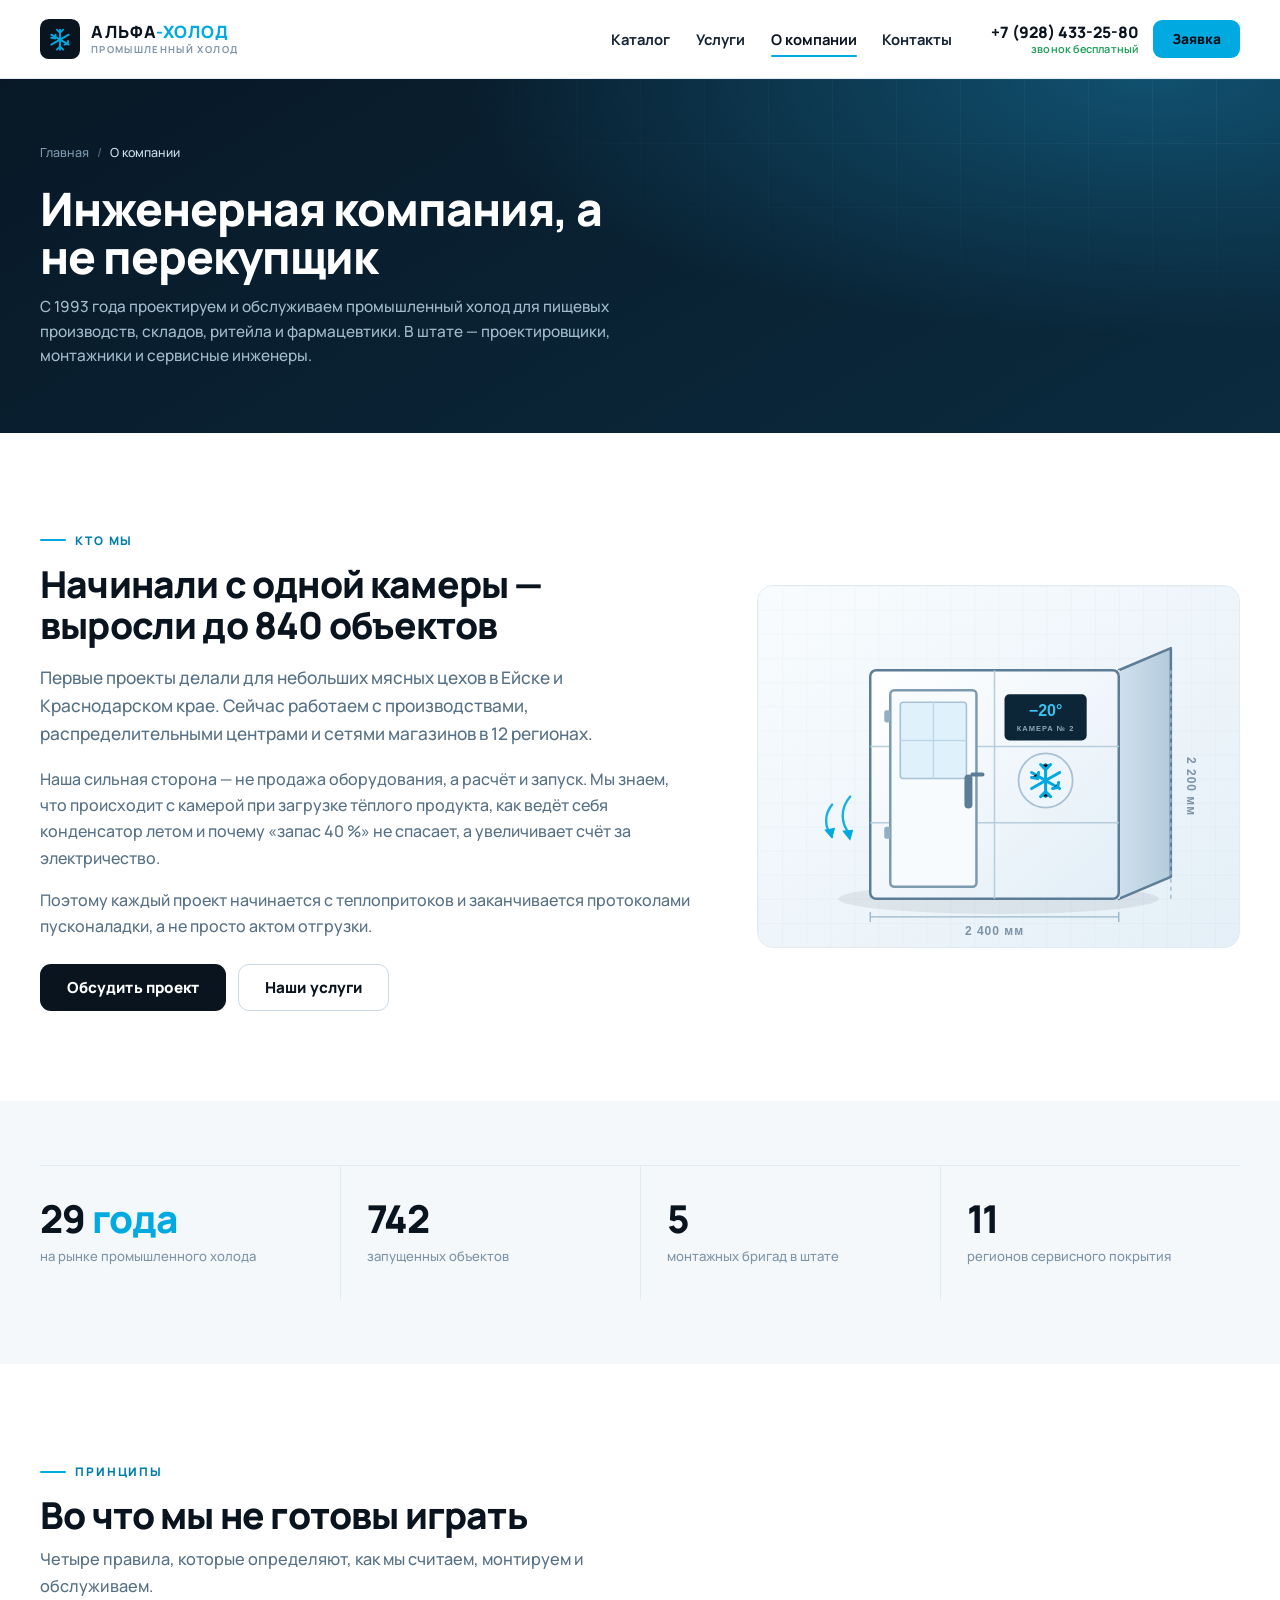
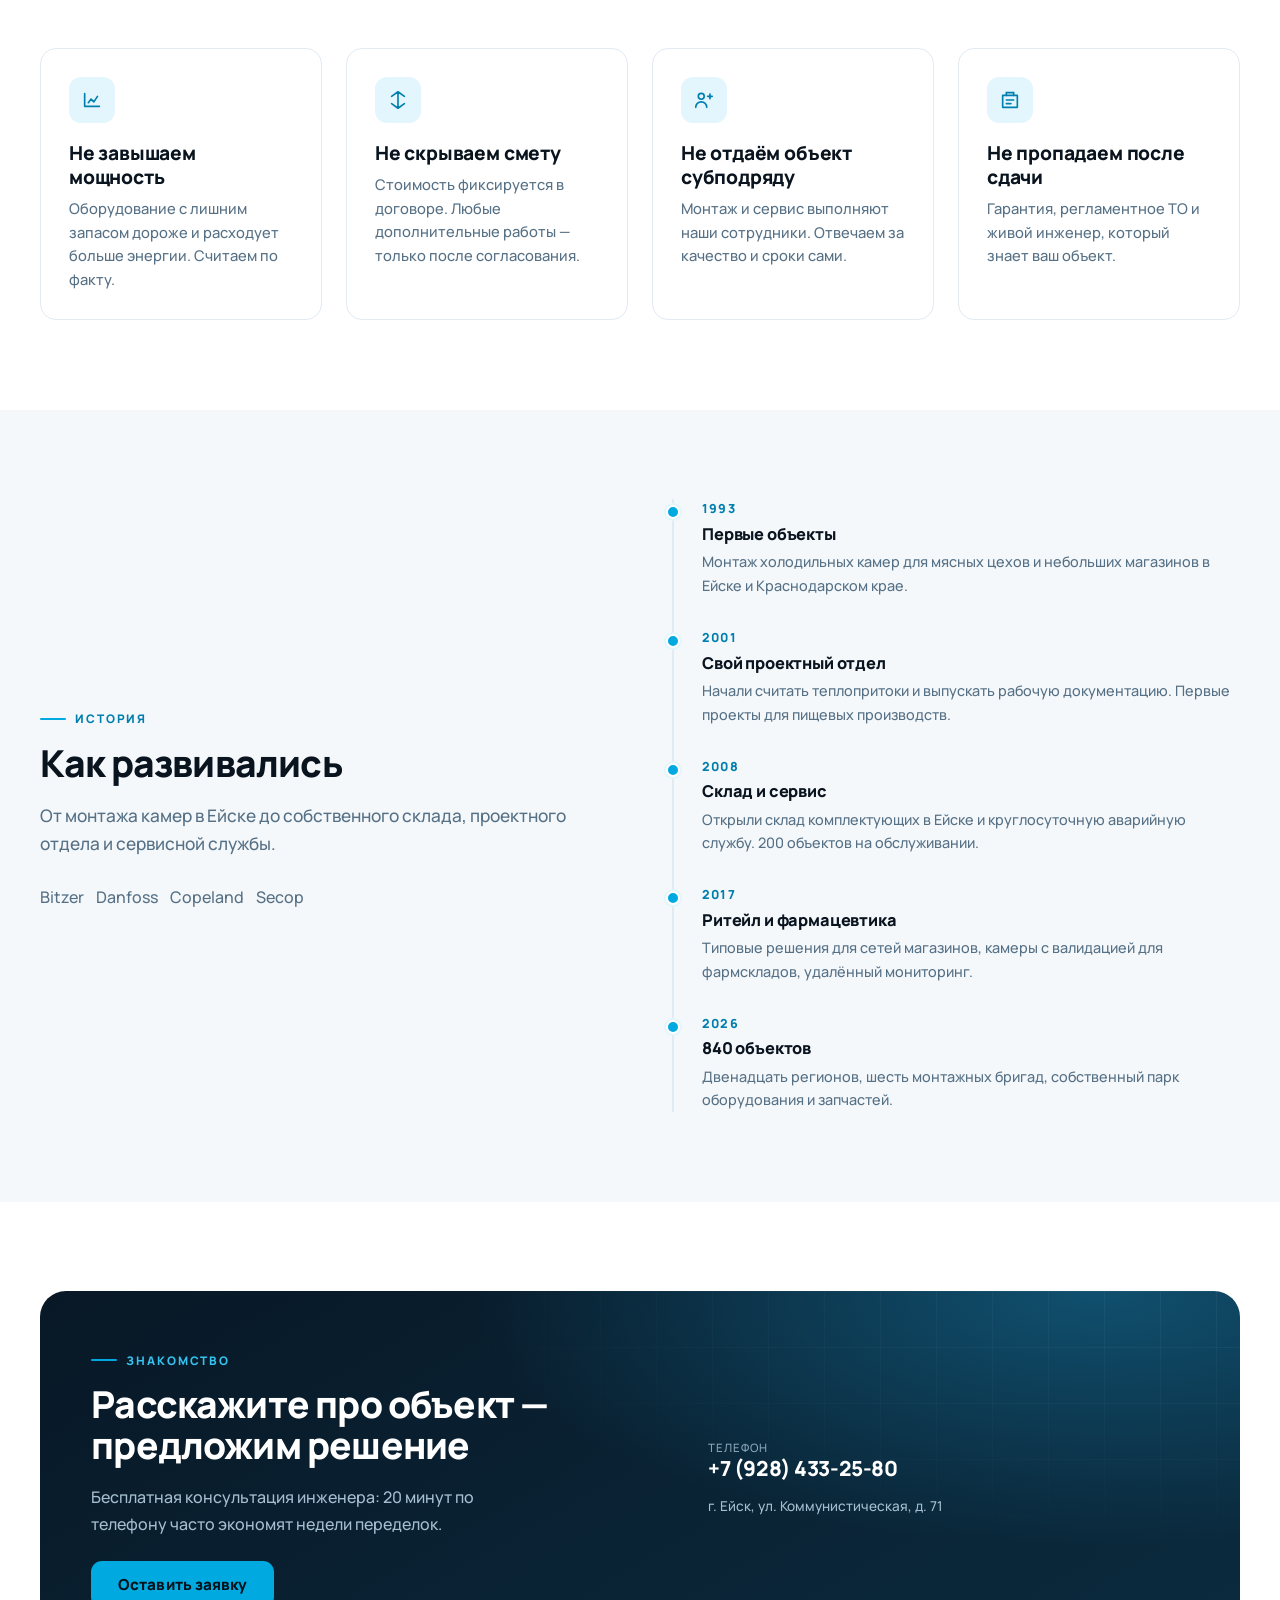
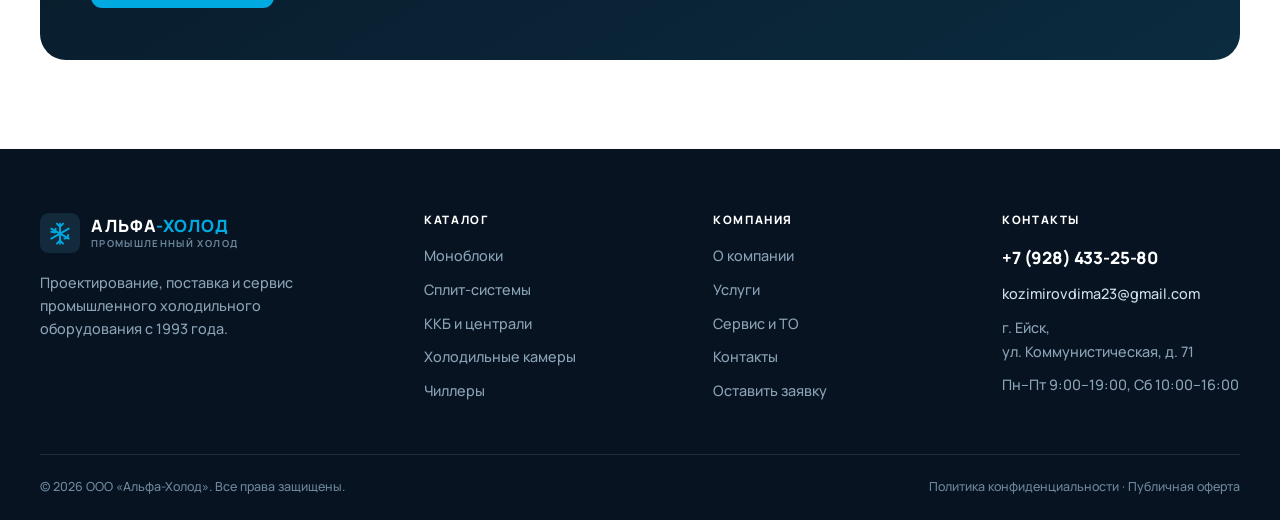
==== commit e3b59bb5: "Обновлена версия статики" ====
--- a/about.html
+++ b/about.html
@@ -9,7 +9,7 @@
   <link rel="preconnect" href="https://fonts.googleapis.com">
   <link rel="preconnect" href="https://fonts.gstatic.com" crossorigin>
   <link href="https://fonts.googleapis.com/css2?family=Manrope:wght@400;500;600;700;800&display=swap" rel="stylesheet">
-  <link rel="stylesheet" href="css/style.css">
+  <link rel="stylesheet" href="css/style.css?v=20261026b">
   <script>document.documentElement.classList.add('js');</script>
   <noscript><style>[data-reveal]{opacity:1!important;transform:none!important}</style></noscript>
 </head>
@@ -279,7 +279,7 @@
     </div>
   </footer>
 
-  <script src="js/data.js"></script>
-  <script src="js/app.js"></script>
+  <script src="js/data.js?v=20261026b"></script>
+  <script src="js/app.js?v=20261026b"></script>
 </body>
 </html>
--- a/css/style.css
+++ b/css/style.css
@@ -530,6 +530,12 @@
   color: #a11f1f;
 }
 
+.form-status--info {
+  background: #eef4fb;
+  color: #1d4e79;
+}
+
+
 .form-status a {
   color: inherit;
   text-decoration: underline;
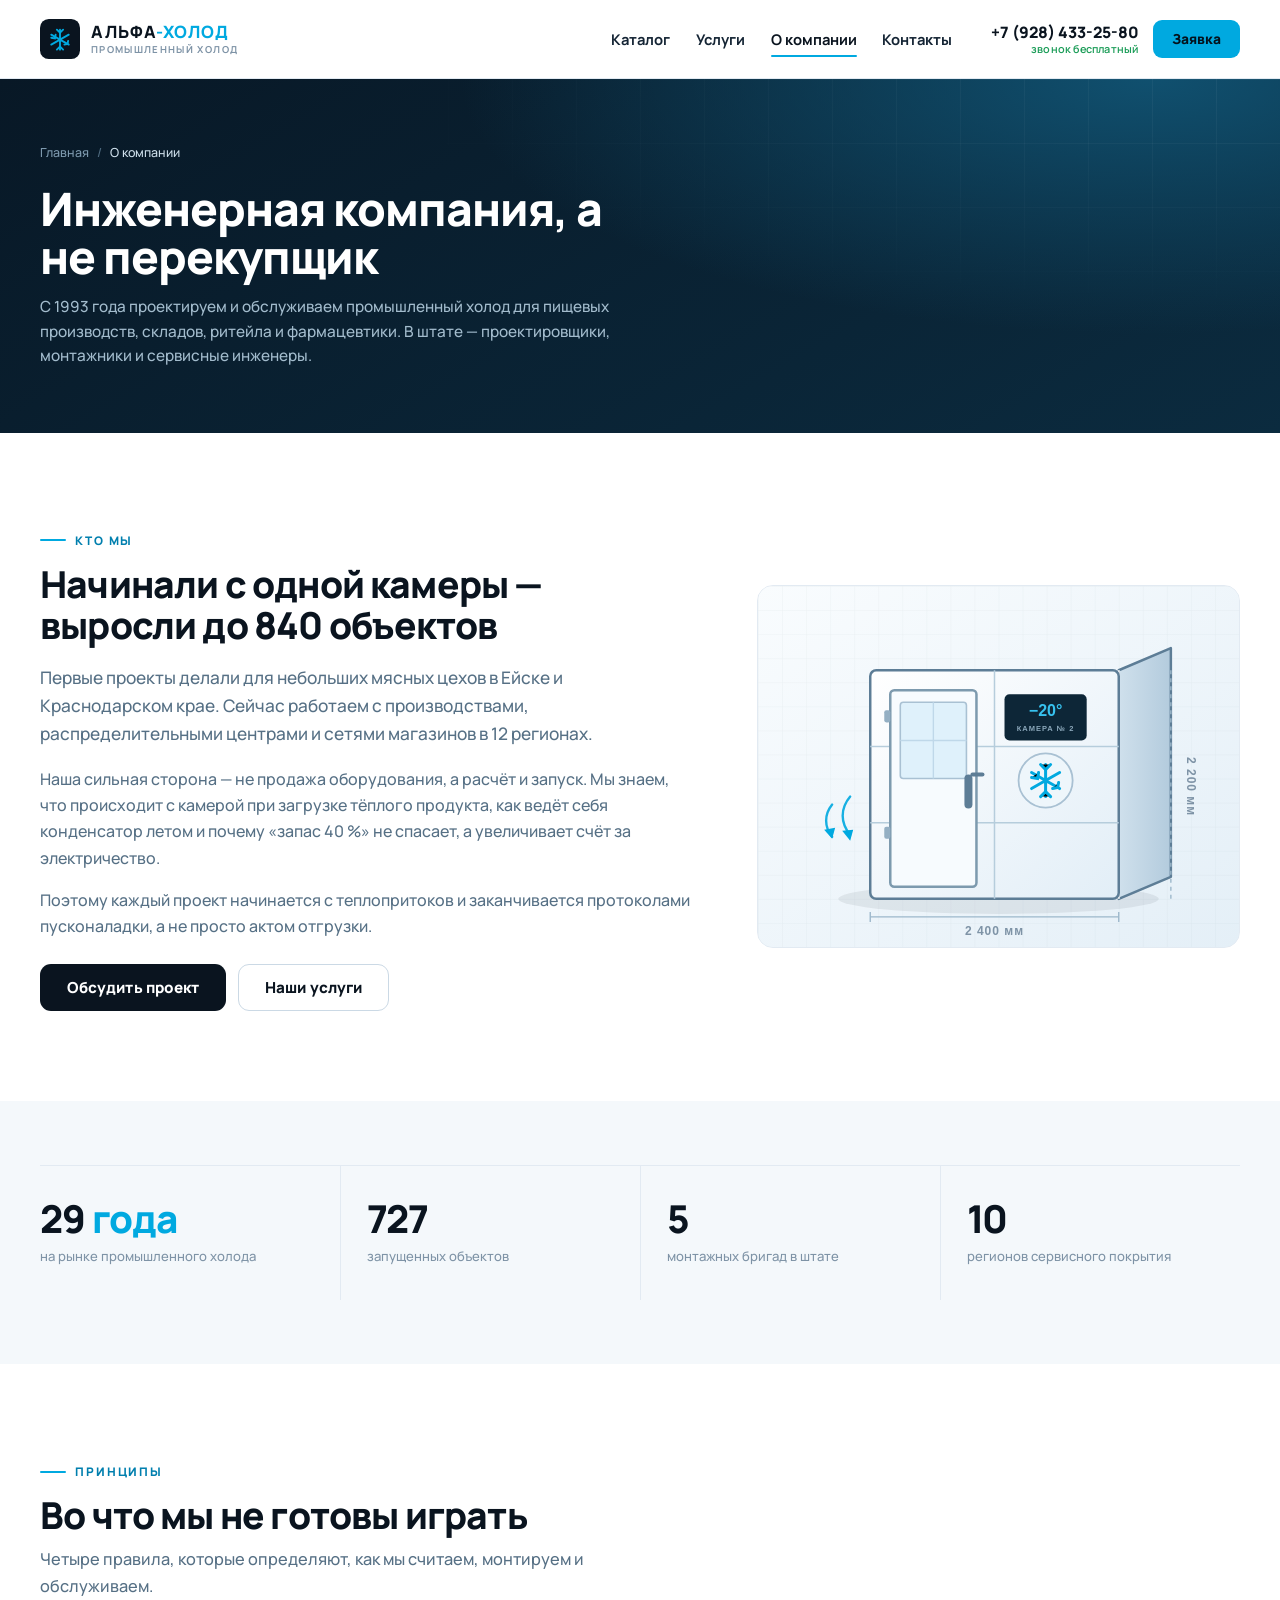
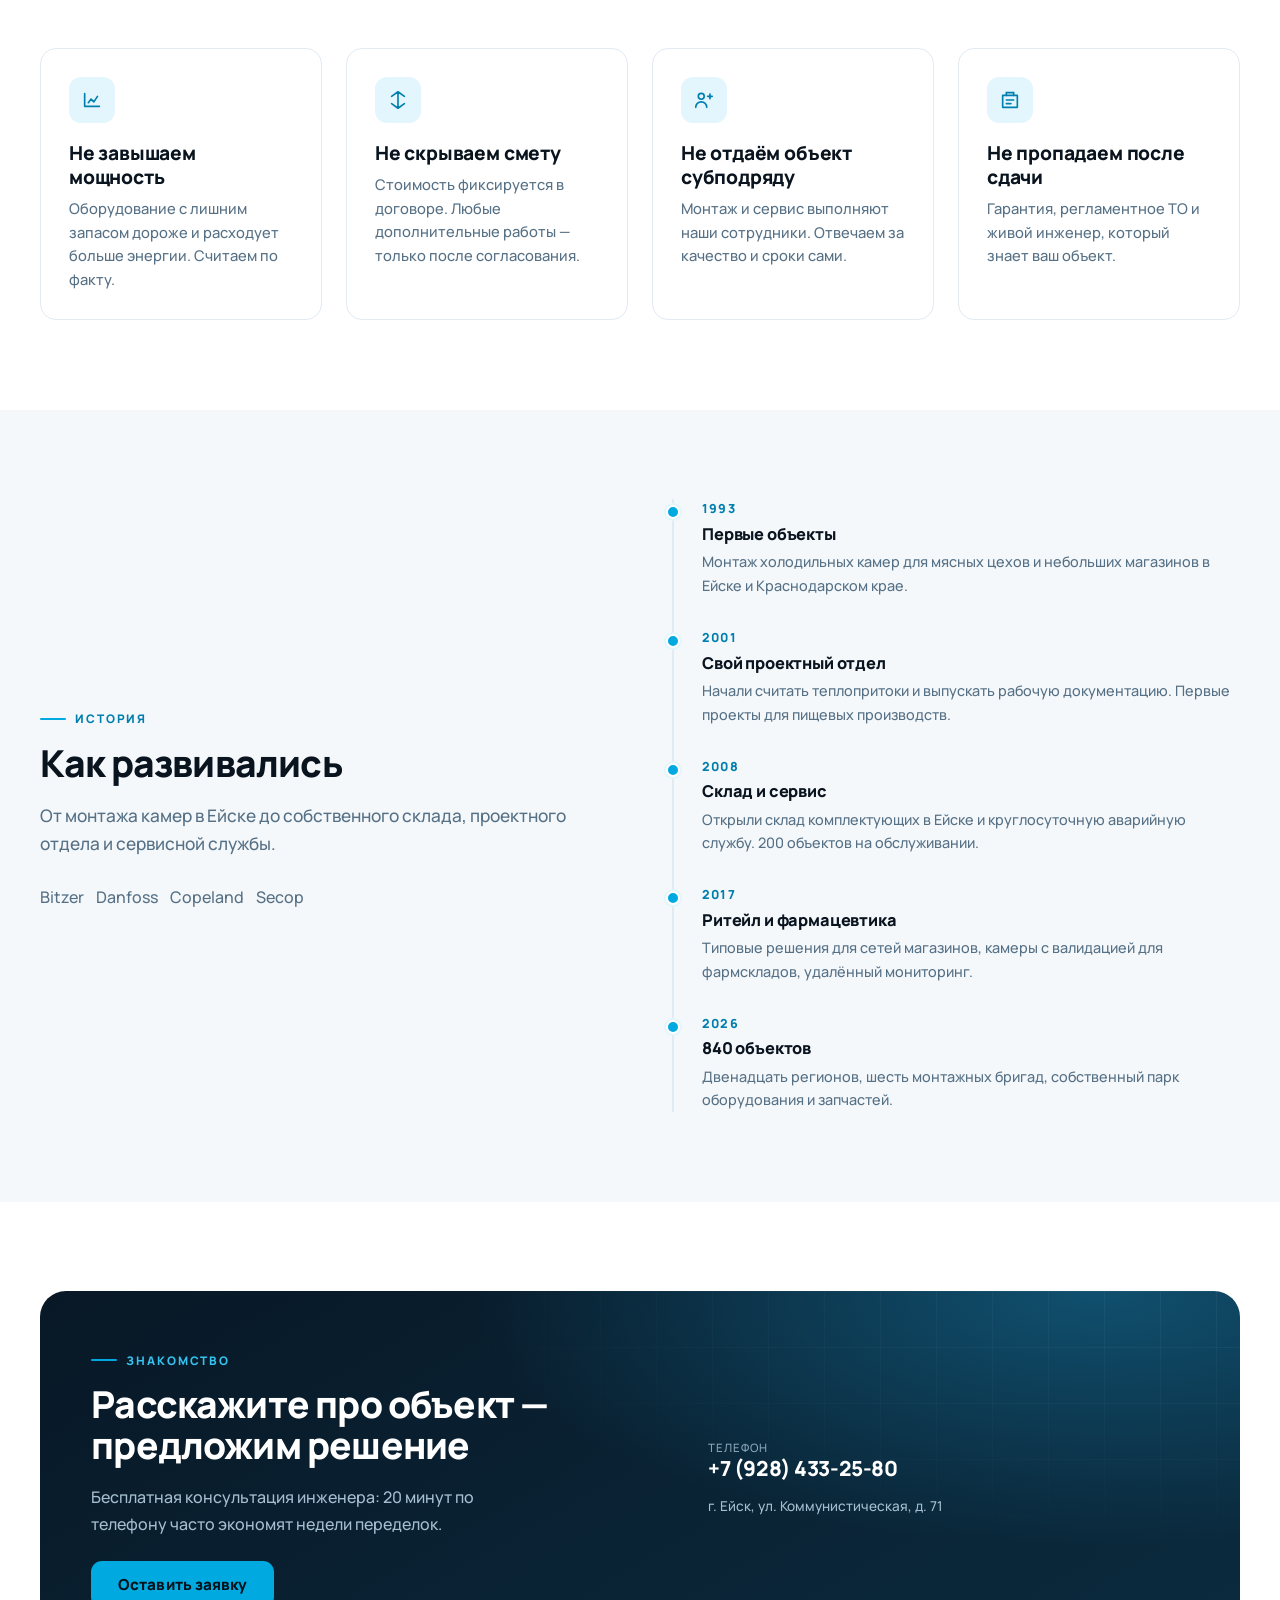
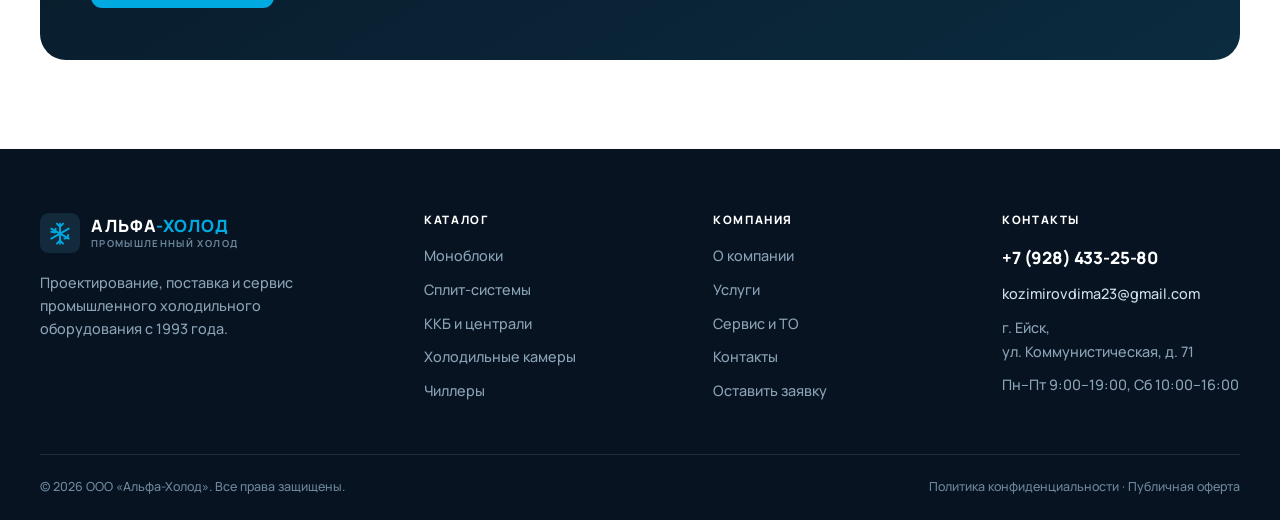
==== commit da13367f: "Увеличен таймаут FormSubmit, обновлена документация и версия статики" ====
--- a/about.html
+++ b/about.html
@@ -9,7 +9,7 @@
   <link rel="preconnect" href="https://fonts.googleapis.com">
   <link rel="preconnect" href="https://fonts.gstatic.com" crossorigin>
   <link href="https://fonts.googleapis.com/css2?family=Manrope:wght@400;500;600;700;800&display=swap" rel="stylesheet">
-  <link rel="stylesheet" href="css/style.css?v=20261026b">
+  <link rel="stylesheet" href="css/style.css?v=20261026c">
   <script>document.documentElement.classList.add('js');</script>
   <noscript><style>[data-reveal]{opacity:1!important;transform:none!important}</style></noscript>
 </head>
@@ -279,7 +279,7 @@
     </div>
   </footer>
 
-  <script src="js/data.js?v=20261026b"></script>
-  <script src="js/app.js?v=20261026b"></script>
+  <script src="js/data.js?v=20261026c"></script>
+  <script src="js/app.js?v=20261026c"></script>
 </body>
 </html>
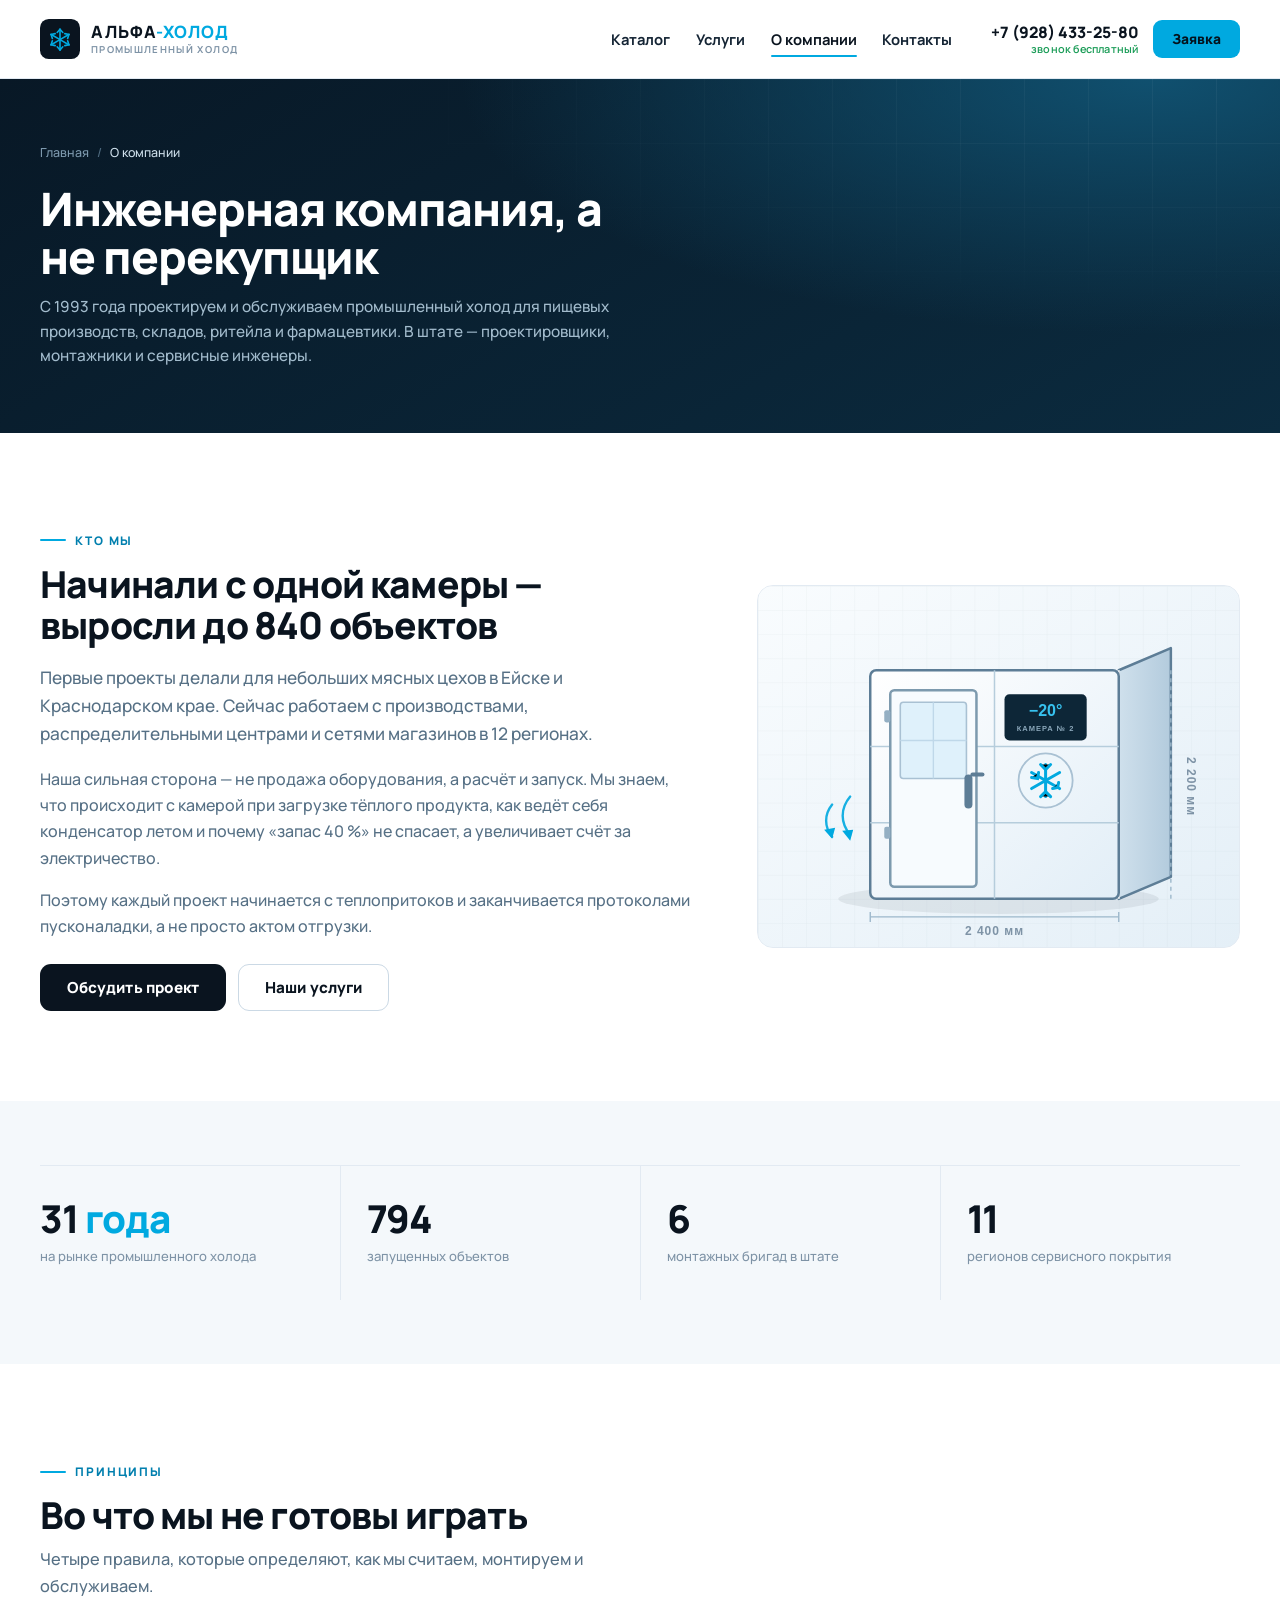
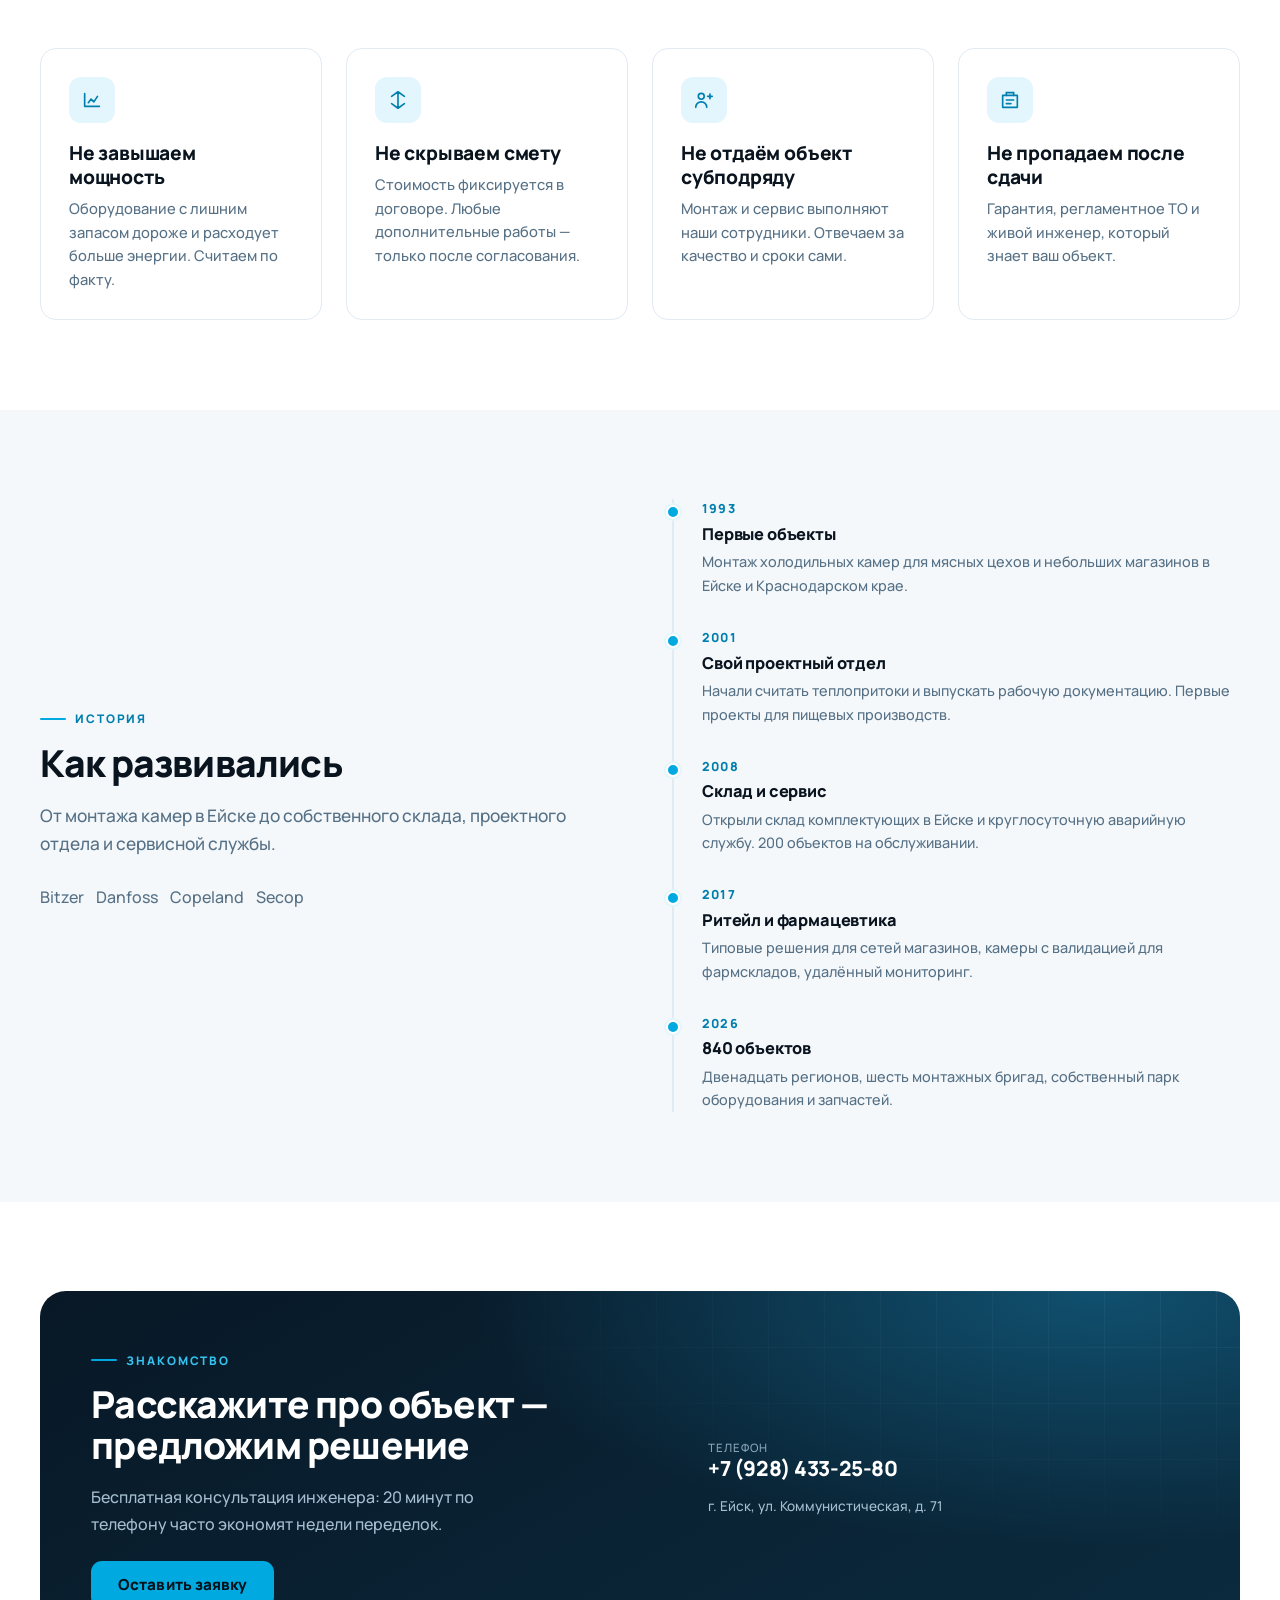
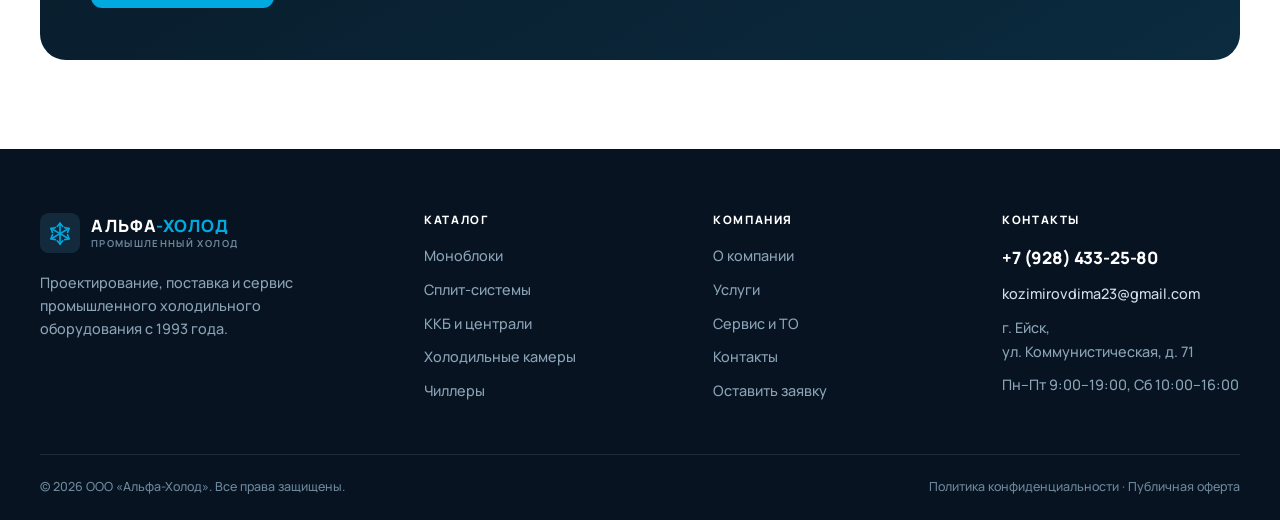
==== commit e11b086d: "feat(brand): refined crystal snowflake mark + OG image - logo mark redrawn: six arms with chevron br" ====
--- a/about.html
+++ b/about.html
@@ -21,10 +21,7 @@
       <a class="logo" href="index.html" aria-label="Альфа-Холод — на главную">
         <svg class="logo-mark" viewBox="0 0 64 64" aria-hidden="true">
           <rect width="64" height="64" rx="14" fill="#0a141f"/>
-          <g transform="translate(32 33)" stroke="#00a9e0" stroke-width="3" stroke-linecap="round" fill="none">
-            <path d="M0-16v32M-14-8l28 16M-14 8l28-16"/>
-            <path d="M-5-16l5 5 5-5M-5 16l5-5 5 5M-14-3l6 1 1-6M13 2l-1 5-5 1"/>
-          </g>
+          <g transform="translate(32 33)" stroke="#00a9e0" stroke-width="2.6" stroke-linecap="round" stroke-linejoin="round" fill="none"><g><path d="M0 -17 V0"/><path d="M-4.5 -11.5 L0 -16.5 L4.5 -11.5"/></g><g transform="rotate(60)"><path d="M0 -17 V0"/><path d="M-4.5 -11.5 L0 -16.5 L4.5 -11.5"/></g><g transform="rotate(120)"><path d="M0 -17 V0"/><path d="M-4.5 -11.5 L0 -16.5 L4.5 -11.5"/></g><g transform="rotate(180)"><path d="M0 -17 V0"/><path d="M-4.5 -11.5 L0 -16.5 L4.5 -11.5"/></g><g transform="rotate(240)"><path d="M0 -17 V0"/><path d="M-4.5 -11.5 L0 -16.5 L4.5 -11.5"/></g><g transform="rotate(300)"><path d="M0 -17 V0"/><path d="M-4.5 -11.5 L0 -16.5 L4.5 -11.5"/></g></g>
         </svg>
         <span class="logo-text">
           <b>Альфа<span>-Холод</span></b>
@@ -230,10 +227,7 @@
           <a class="logo" href="index.html" aria-label="Альфа-Холод — на главную">
             <svg class="logo-mark" viewBox="0 0 64 64" aria-hidden="true">
               <rect width="64" height="64" rx="14" fill="#132a3d"/>
-              <g transform="translate(32 33)" stroke="#00a9e0" stroke-width="3" stroke-linecap="round" fill="none">
-                <path d="M0-16v32M-14-8l28 16M-14 8l28-16"/>
-                <path d="M-5-16l5 5 5-5M-5 16l5-5 5 5M-14-3l6 1 1-6M13 2l-1 5-5 1"/>
-              </g>
+              <g transform="translate(32 33)" stroke="#00a9e0" stroke-width="2.6" stroke-linecap="round" stroke-linejoin="round" fill="none"><g><path d="M0 -17 V0"/><path d="M-4.5 -11.5 L0 -16.5 L4.5 -11.5"/></g><g transform="rotate(60)"><path d="M0 -17 V0"/><path d="M-4.5 -11.5 L0 -16.5 L4.5 -11.5"/></g><g transform="rotate(120)"><path d="M0 -17 V0"/><path d="M-4.5 -11.5 L0 -16.5 L4.5 -11.5"/></g><g transform="rotate(180)"><path d="M0 -17 V0"/><path d="M-4.5 -11.5 L0 -16.5 L4.5 -11.5"/></g><g transform="rotate(240)"><path d="M0 -17 V0"/><path d="M-4.5 -11.5 L0 -16.5 L4.5 -11.5"/></g><g transform="rotate(300)"><path d="M0 -17 V0"/><path d="M-4.5 -11.5 L0 -16.5 L4.5 -11.5"/></g></g>
             </svg>
             <span class="logo-text">
               <b>Альфа<span>-Холод</span></b>
